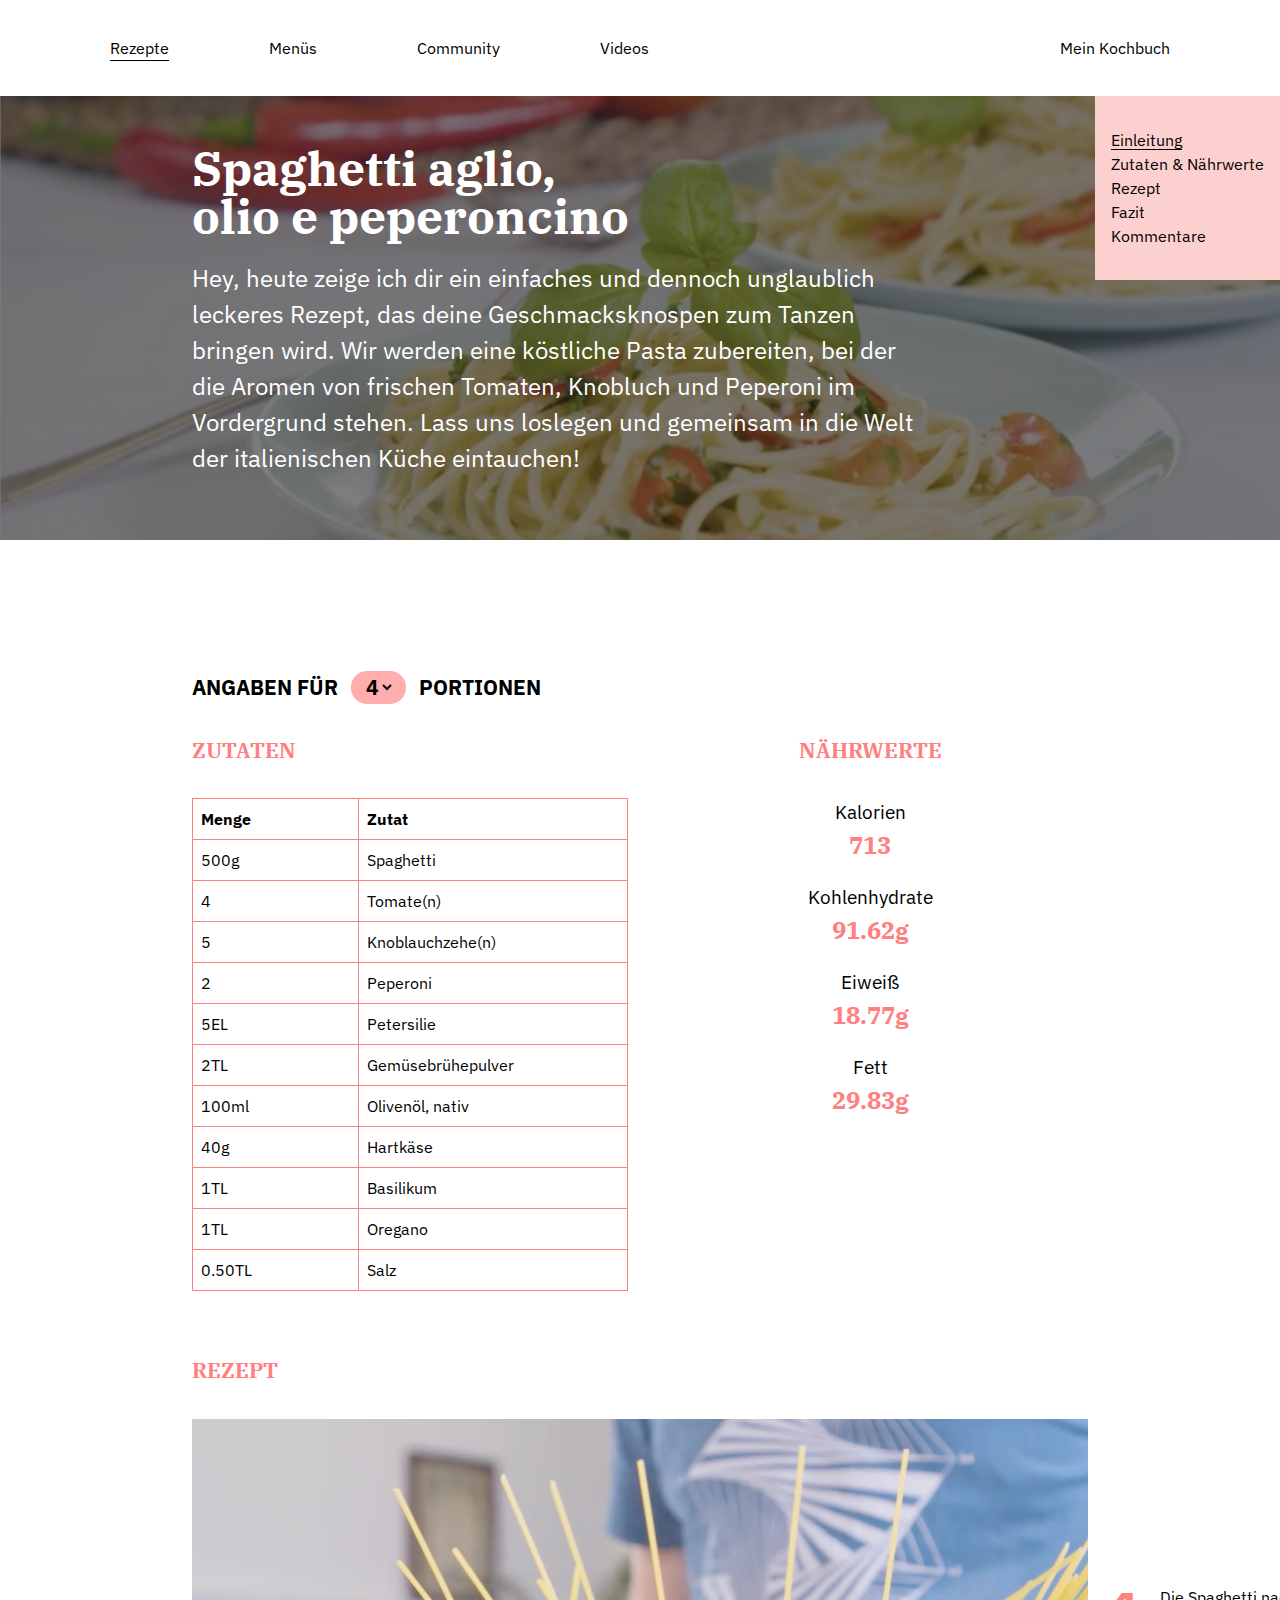
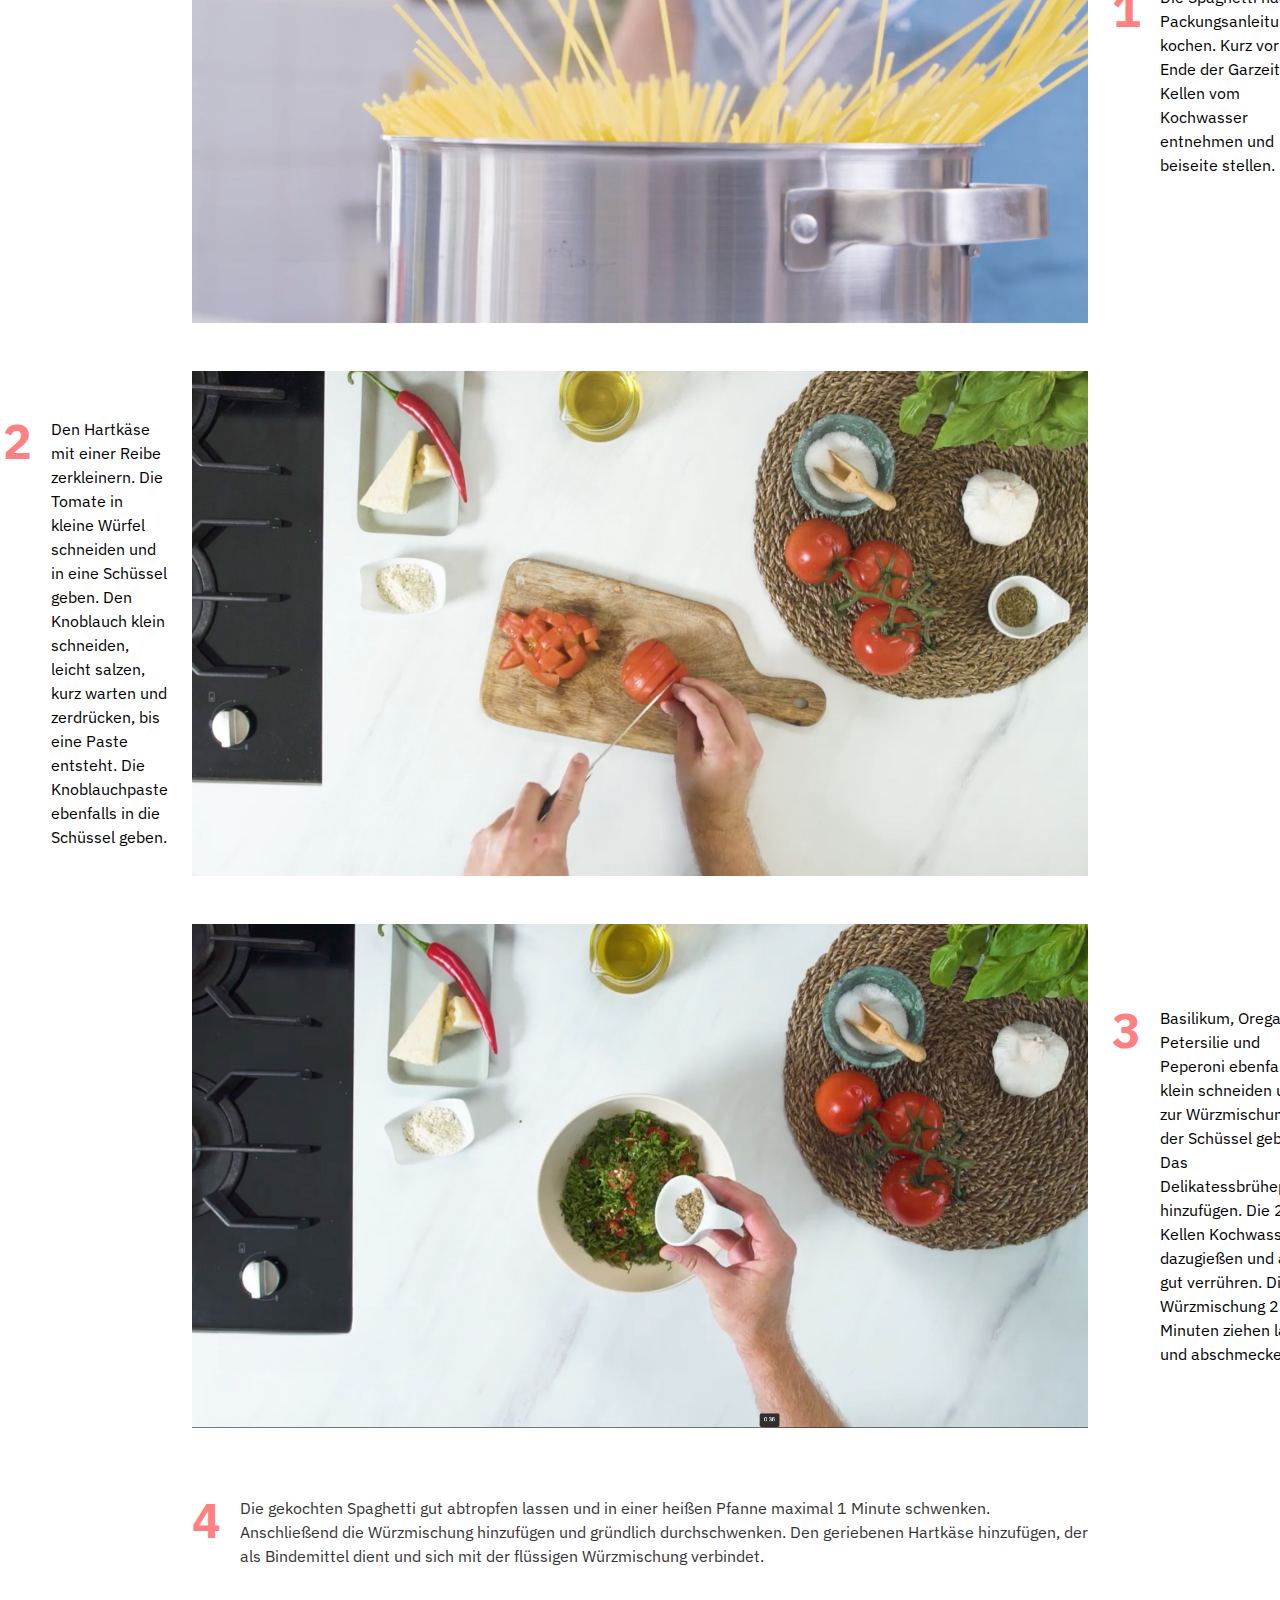
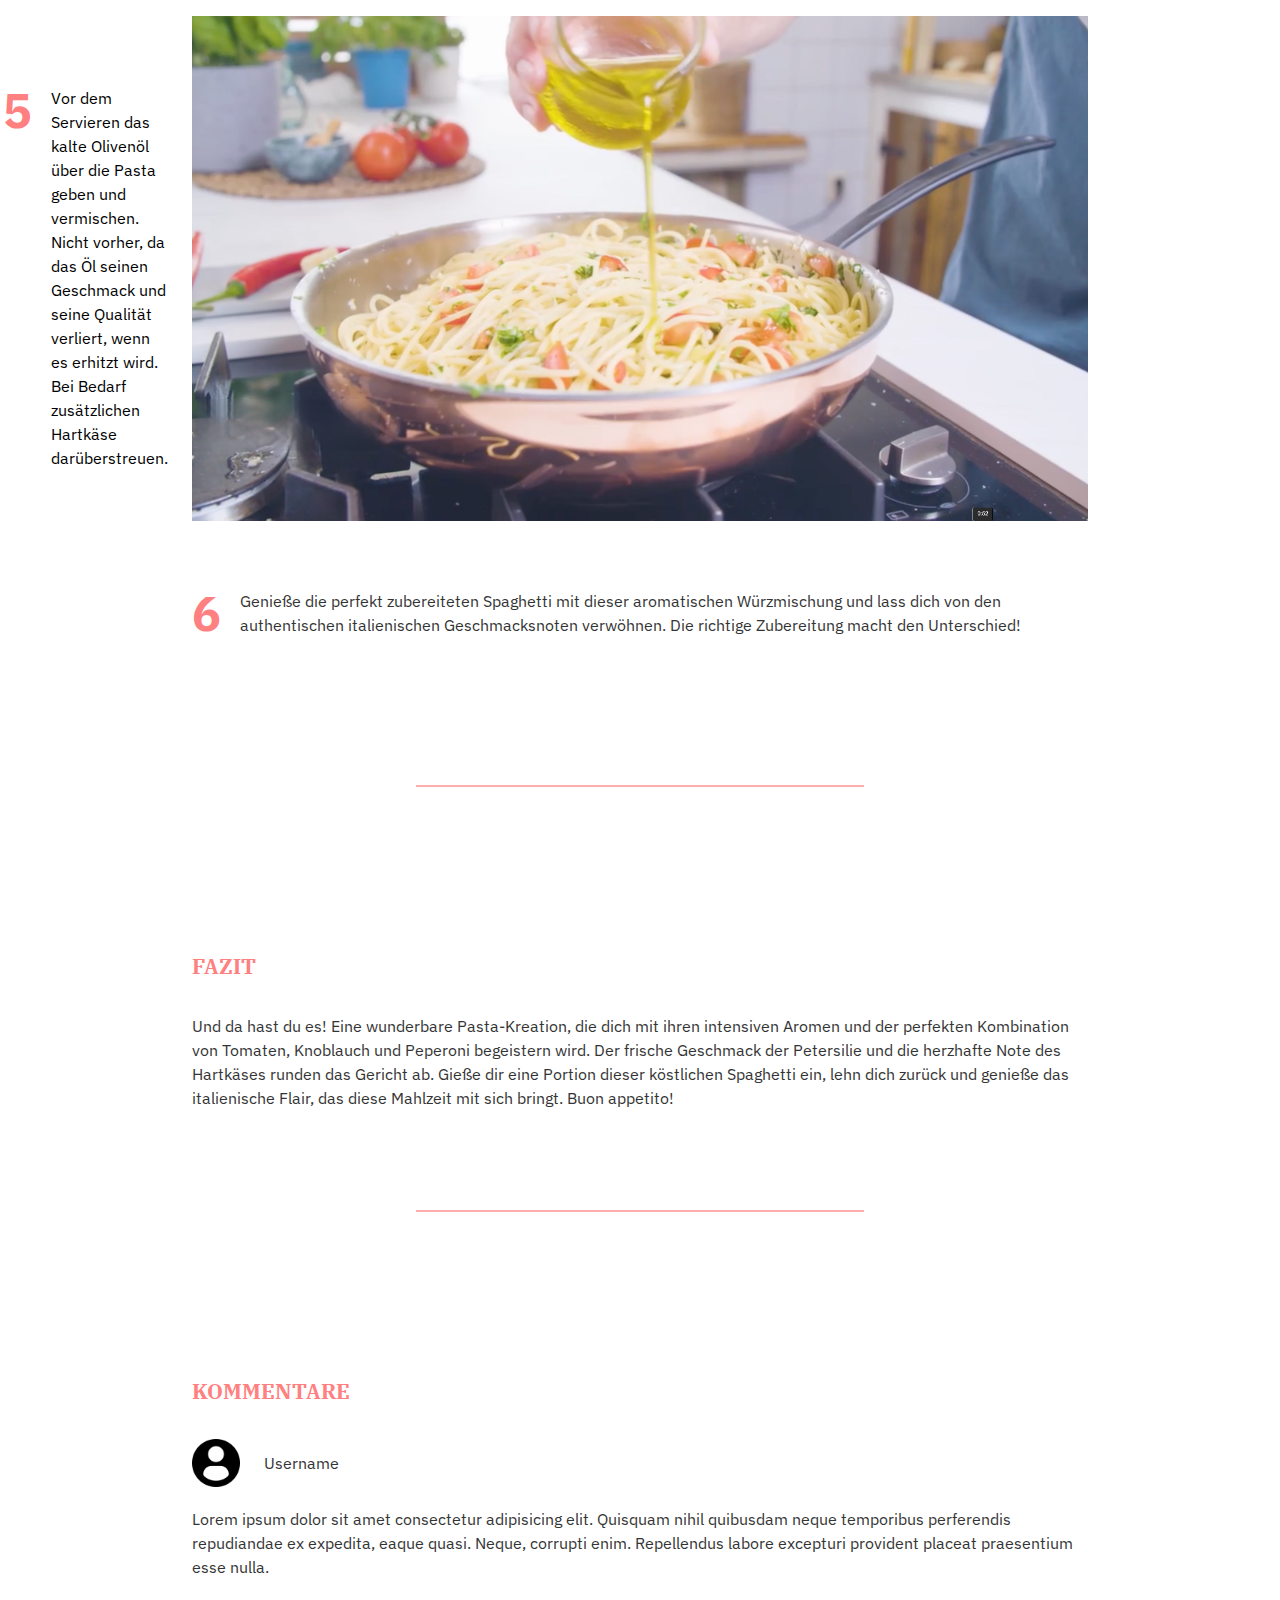
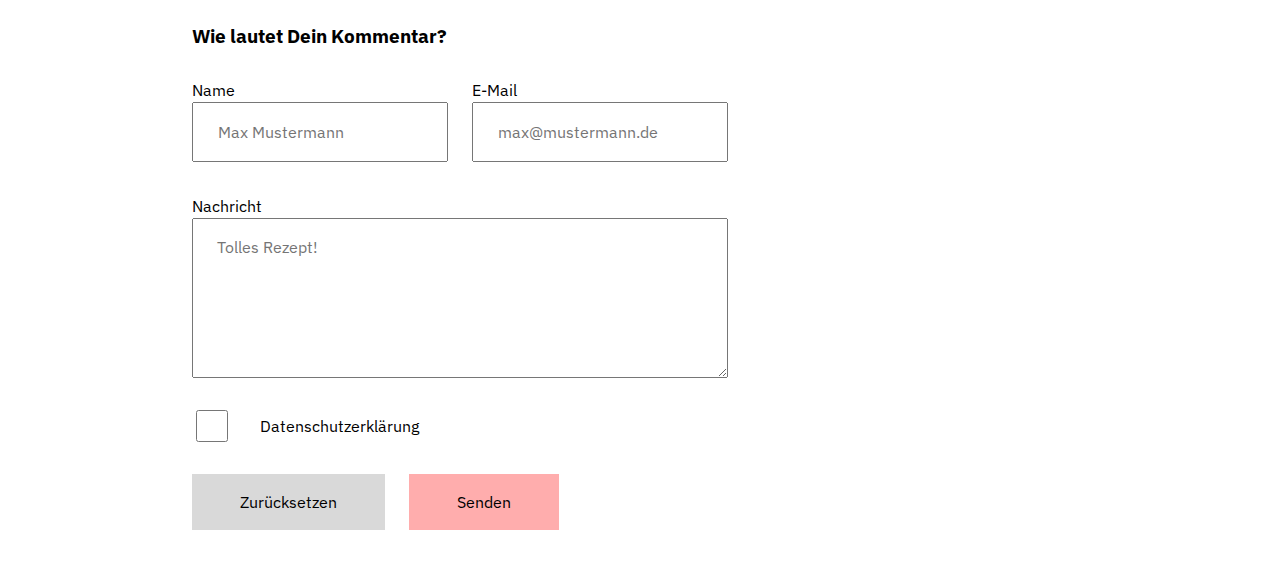
==== recipes/spaghetti-aglio-olio-e-peperoncino.html @ fca0c0ad "css fixed" ====
<!DOCTYPE html>
<html lang="de">

<head>
    <meta charset="UTF-8">
    <meta http-equiv="X-UA-Compatible" content="IE=edge">
    <meta name="viewport" content="width=device-width, initial-scale=1.0">
    <title>Spaghetti aglio, olio e peperoncino</title>

    <link rel="stylesheet" href="../styles/reset.css">
    <link rel="stylesheet" href="../styles/variables.css">
    <link rel="stylesheet" href="../styles/base.css">
    <link rel="stylesheet" href="../styles/layout.css">
    <link rel="stylesheet" href="../styles/components.css">
    <link rel="stylesheet" href="../styles/quantity-selector.css">
</head>

<body>

    <header class="navbar">
        <nav>
            <ul>
                <li><a class="is-active" href="/recipes/spaghetti-aglio-olio-e-peperoncino.html">Rezepte</a></li>
                <li><a href="/index.html">Menüs</a></li>
                <li><a href="#">Community</a></li>
                <li><a href="#">Videos</a></li>
                <li><a href="#">Mein Kochbuch</a></li>
            </ul>
        </nav>
    </header>

    <main>
        <nav data-intern-nav class="intern-nav">
            <ul>
                <li><a href="#einleitung">Einleitung</a></li>
                <li><a href="#zutaten-und-naehrwerte">Zutaten & Nährwerte</a></li>
                <li><a href="#rezept">Rezept</a></li>
                <li><a href="#fazit">Fazit</a></li>
                <li><a href="#kommentare">Kommentare</a></li>
            </ul>
        </nav>
        <article class="hero" id="einleitung">
            <figure>
                <img src="/images/spaghetti-aglio-olio-e-peperoncino.jpg"
                    alt="Bild von Spaghetti aglio, olio e peperoncino">
            </figure>

            <div class="hero-content">
                <h1>Spaghetti aglio, olio e peperoncino</h1>
                <p>Hey, heute zeige ich dir ein einfaches und dennoch unglaublich leckeres Rezept, das deine
                    Geschmacksknospen zum Tanzen bringen wird. Wir werden eine köstliche Pasta zubereiten, bei der die
                    Aromen von frischen Tomaten, Knobluch und Peperoni im Vordergrund stehen. Lass uns loslegen und
                    gemeinsam in die Welt der italienischen Küche eintauchen!</p>
            </div>
        </article>

        <section id="zutaten-und-naehrwerte">
            <h2 class="quantity-selector-head">Angaben für <span class="highlighted">
                    <select name="quantity-selector" id="quantity-selector" data-quantity-selector>
                        <option value="1">1</option>
                        <option value="2">2</option>
                        <option value="3">3</option>
                        <option value="4" selected>4</option>
                        <option value="5">5</option>
                        <option value="6">6</option>
                        <option value="7">7</option>
                        <option value="8">8</option>
                    </select></span> Portionen</h2>

            <div class="grid" data-columns="2">

                <section class="ingredients">

                    <h2>Zutaten</h2>

                    <table>
                        <thead>
                            <tr>
                                <th>Menge</th>
                                <th>Zutat</th>
                            </tr>
                        </thead>
                        <tbody>
                            <tr>
                                <td data-quantity="125" data-unit="g"></td>
                                <td>Spaghetti</td>
                            </tr>
                            <tr>
                                <td data-quantity="1"></td>
                                <td>Tomate(n)</td>
                            </tr>
                            <tr>
                                <td data-quantity="1.25"></td>
                                <td>Knoblauchzehe(n)</td>
                            </tr>
                            <tr>
                                <td data-quantity="0.5"></td>
                                <td>Peperoni</td>
                            </tr>
                            <tr>
                                <td data-quantity="1.25" data-unit="EL"></td>
                                <td>Petersilie</td>
                            </tr>
                            <tr>
                                <td data-quantity="0.5" data-unit="TL"></td>
                                <td>Gemüsebrühepulver</td>
                            </tr>
                            <tr>
                                <td data-quantity="25" data-unit="ml"></td>
                                <td>Olivenöl, nativ</td>
                            </tr>
                            <tr>
                                <td data-quantity="10" data-unit="g"></td>
                                <td>Hartkäse</td>
                            </tr>
                            <tr>
                                <td data-quantity="0.25" data-unit="TL"></td>
                                <td>Basilikum</td>
                            </tr>
                            <tr>
                                <td data-quantity="0.25" data-unit="TL"></td>
                                <td>Oregano</td>
                            </tr>
                            <tr>
                                <td data-quantity="0.125" data-unit="TL"></td>
                                <td>Salz</td>
                            </tr>
                        </tbody>
                    </table>
                </section>

                <section class="nutritional-values" >
                    <h2>Nährwerte</h2>

                    <dl>
                        <dt>Kalorien</dt>
                        <dd data-quantity="178.25"></dd>
                        <dt>Kohlenhydrate</dt>
                        <dd data-quantity="22.905" data-unit="g"></dd>
                        <dt>Eiweiß</dt>
                        <dd data-quantity="4.6925" data-unit="g"></dd>
                        <dt>Fett</dt>
                        <dd data-quantity="7.4575" data-unit="g"></dd>
                    </dl>
                </section>
            </div>
        </section>


        <section id="rezept">
            <h2>Rezept</h2>
            <ol class="steps">
                <li>
                    <figure>
                        <img src="../images/step-1.jpg" alt="Topf mit kassen Spaghetti drin">
                        <figcaption class="has-counter">
                            Die Spaghetti nach Packungsanleitung kochen. Kurz vor Ende der Garzeit 2 Kellen vom
                            Kochwasser
                            entnehmen und beiseite stellen.
                        </figcaption>
                    </figure>
                </li>
                <li>
                    <figure class="is-reversed">
                        <img src="../images/step-2.jpg" alt="Topf mit kassen Spaghetti drin">
                        <figcaption class="has-counter">
                            Den Hartkäse mit einer Reibe zerkleinern. Die Tomate in kleine Würfel schneiden und in eine
                            Schüssel
                            geben. Den Knoblauch klein schneiden, leicht salzen, kurz warten und zerdrücken, bis eine
                            Paste
                            entsteht. Die Knoblauchpaste ebenfalls in die Schüssel geben.
                        </figcaption>
                    </figure>
                </li>
                <li>
                    <figure>
                        <img src="../images/step-3.jpg" alt="Topf mit kassen Spaghetti drin">
                        <figcaption class="has-counter">
                            Basilikum, Oregano, Petersilie und Peperoni ebenfalls klein schneiden und zur Würzmischung
                            in der
                            Schüssel geben. Das Delikatessbrühepulver hinzufügen. Die 2 Kellen Kochwasser dazugießen und
                            alles
                            gut verrühren. Die Würzmischung 2 Minuten ziehen lassen und abschmecken.
                        </figcaption>
                    </figure>
                </li>
                <li class="is-text-only">
                    <p class="has-counter">
                        Die gekochten Spaghetti gut abtropfen lassen und in einer heißen Pfanne maximal 1 Minute
                        schwenken.
                        Anschließend die Würzmischung hinzufügen und gründlich durchschwenken. Den geriebenen Hartkäse
                        hinzufügen,
                        der als Bindemittel dient und sich mit der flüssigen Würzmischung verbindet.
                    </p>
                </li>
                <li>
                    <figure class="is-reversed">
                        <img src="../images/step-4.jpg" alt="Topf mit kassen Spaghetti drin">
                        <figcaption class="has-counter">
                            Vor dem Servieren das kalte Olivenöl über die Pasta geben und vermischen. Nicht vorher, da
                            das Öl
                            seinen Geschmack und seine Qualität verliert, wenn es erhitzt wird. Bei Bedarf zusätzlichen
                            Hartkäse
                            darüberstreuen.
                        </figcaption>
                    </figure>
                </li>
                <li class="is-text-only">
                    <p class="has-counter">Genieße die perfekt zubereiteten Spaghetti mit dieser aromatischen
                        Würzmischung und lass dich von den authentischen italienischen Geschmacksnoten verwöhnen. Die
                        richtige Zubereitung macht den Unterschied!
                    </p>
                </li>
            </ol>

            <hr>
        </section>

        <section id="fazit">
            <h2>Fazit</h2>
            <p>Und da hast du es! Eine wunderbare Pasta-Kreation, die dich mit ihren intensiven Aromen und der perfekten
                Kombination von Tomaten, Knoblauch und Peperoni begeistern wird. Der frische Geschmack der Petersilie
                und die herzhafte Note des Hartkäses runden das Gericht ab. Gieße dir eine Portion dieser köstlichen
                Spaghetti ein, lehn dich zurück und genieße das italienische Flair, das diese Mahlzeit mit sich bringt.
                Buon appetito!</p>

                <hr>
        </section>

        <section class="comments" id="kommentare">
            <h2>Kommentare</h2>
            <div class="comment">
                <div class="comment-user-info">
                    <img src="../images/user.png" alt="Logo">
                    <p>Username</p>
                </div>
                <p>Lorem ipsum dolor sit amet consectetur adipisicing elit. Quisquam nihil quibusdam neque temporibus
                    perferendis repudiandae ex expedita, eaque quasi. Neque, corrupti enim. Repellendus labore excepturi
                    provident placeat praesentium esse nulla.</p>
            </div>

            <h3>Wie lautet Dein Kommentar?</h3>

            <form action="#">
                <div class="form-container">
                    <div class="input-container">
                        <label for="name">Name</label>
                        <input type="text" id="name" name="name" placeholder="Max Mustermann">
                    </div>

                    <div class="input-container">
                        <label for="email">E-Mail</label>
                        <input type="email" id="email" name="email" placeholder="max@mustermann.de">
                    </div>
                </div>

                <div>

                </div>

                <label for="message">Nachricht</label>
                <textarea id="message" name="message" placeholder="Tolles Rezept!"></textarea>

                <label for="data">
                    <input type="checkbox" id="data" name="data">
                    Datenschutzerklärung</label>

                <div class="form-container">
                    <button type="reset">Zurücksetzen</button>

                    <button id="comment-submit-btn" type="submit">Senden</button>
                </div>
            </form>
        </section>
    </main>

    <script src="/scripts/form-validation.js"></script>
    <script src="/scripts/main.js"></script>
    <script src="/scripts/quantity-selector.js"></script>

</body>

</html>
---- styles/variables.css ----
@import url("https://fonts.googleapis.com/css2?family=IBM+Plex+Sans:wght@400;700&display=swap");
@import url("https://fonts.googleapis.com/css2?family=IBM+Plex+Serif:wght@400;500;700&display=swap");

:root {
    --base-size: 1rem;

    /* Sizes */
    --xs: calc(0.5 * var(--base-size));
    --s: calc(1 * var(--base-size));
    --m: calc(1.5 * var(--base-size));
    --l: calc(2 * var(--base-size));
    --xl: calc(3 * var(--base-size));
    --xxl: calc(4 * var(--base-size));
    --xxxl: calc(5 * var(--base-size));
    --max-width-content: calc(60 * var(--s));

    /* Colors */
    --primary: #000;
    --primary-lighter: #343434;
    --secondary: #fff;
    --accent: #ff8080;
    --accent-lighter: #ffadad;
    --accent-lightest: #fdd0d0;
    --light: hsl(0deg 0% 80% / 100%);
    --lighter: hsl(0deg 0% 90% / 100%);
    --lightest: hsl(0deg 0% 100% / 100%);    

    /* Font Family */
    --font-family-sans: "IBM Plex Sans", sans-serif;
    --font-family-serif: "IBM Plex Serif", serif;

    /* Spacing */
    --spacing-padding: 110px;
    --spacing-margin-large: 100px;
    --spacing-margin-medium: 20px;

    /* Font Sizes */
    --font-size-base: var(--s);
    --font-size-heading1: var(--xl);
    --font-size-heading2: var(--m);
    --font-size-paragraph: var(--s);

    /* Font Weights */
    --font-weight-normal: 400;
    --font-weight-bold: 700;

    /* Figure */
    --figure-margin-top: var(--spacing-margin-large);

    /* Article */
    --article-margin-bottom: var(--spacing-margin-large);

    /* Misc */
    --lh-heading: 100%;
}
---- styles/base.css ----
html,
body {
    font-family: var(--font-family-sans);
    font-size: var(--font-size-base);
}

nav a {
    color: var(--primary);
}


h1 {
    max-width: var(--max-width-content);
    color: var(--accent);
    font-family: var(--font-family-serif);
    font-size: var(--font-size-heading1);
    font-weight: var(--font-weight-bold);
    line-height: var(--lh-heading);
    text-wrap: balance;
}

h2 {
    margin-bottom: var(--l);
    font-size: var(--font-size-heading2);
    font-weight: var(--font-weight-bold);
    line-height: var(--lh-normal);
}

h3{
    line-height: var(--lh-heading);
}

h2 + h3{
    margin-top: calc(var(--m) * -1);
}

hr {
    border: none;
    border-top: 2px solid #d9d9d9;
    margin: var(--spacing-margin-large) 0;
}

p {
    margin: var(--spacing-margin-medium) 0 0;
    color: var(--primary-lighter);
    font-size: var(--font-size-paragraph);
    font-weight: var(--font-weight-normal);
    line-height: 1.5;
}

figure {
    margin: var(--figure-margin-top) 0 0;
}

img {
    width: 100%;
}

figcaption {
    margin: var(--spacing-margin-medium) 0 0;
}

ol {
    padding: 0 0 0 var(--spacing-margin-medium);
}

main > article:not(.hero),
main > div,
main > section:not(.hero){
    max-width: var(--max-width-content);
    padding: var(--l);
    margin: auto;
}

/* stylelint-disable-next-line no-descending-specificity */
article {
    margin: 0 0 var(--article-margin-bottom);
}

article a {
    display: inline-block;
    margin: var(--spacing-margin-medium) 0 0;
    color: var(--primary);
    text-decoration: none;
}

section h2,
article:not([class]) h2
 {
    color: var(--accent);
    font-family: var(--font-family-serif);
    font-size: 1.3rem;
    text-transform: uppercase;
}

article:not([class]) h3,
section:not([class]) h3 {
    font-family: var(--font-family-serif);
    font-size: 2rem;
    font-weight: var(--font-weight-bold);
}

article:not([class]) figure,
section:not([class]) figure {
    width: 80%;
    margin-left: 10%;
}

article:not([class]) hr,
section:not([class]) hr {
    width: 50%;
    border-top: 2px solid var(--accent-lighter);
    margin-left: 25%;
}
---- styles/layout.css ----
/* Grid
########################################################################## */

.grid{
    display: grid;
    gap: var(--m);
}

.grid[data-columns='2']{
    grid-template-columns: repeat(2, 1fr);
}
---- styles/components.css ----
/* Hero
############################################################################ */

.hero {
    position: relative;
    display: flex;
    overflow: hidden;
    width: 100vw;
    flex-direction: column;
    align-items: center;
    justify-content: center;
    color: var(--secondary);
}

.hero figure {
    position: absolute;
    margin: 0;
    inset: 0;
    pointer-events: none;
}

.hero figure img {
    position: absolute;
    z-index: -1;
    top: 0;
    right: 0;
    bottom: 0;
    width: 100%;
    height: 100%;
    filter: brightness(0.5);
    object-fit: cover;
    object-position: center center;

}

.hero figure figcaption {
    position: absolute;
    right: var(--xl);
    bottom: var(--s);
    font-size: smaller;
}

.hero h1 {
    color: var(--lightest);
}

.hero h2 {
    color: var(--lightest);
    font-family: var(--font-family-serif);
    font-size: var(--l);
    font-weight: var(--font-weight-bold);
    line-height: var(--lh-heading);
}

.hero p {
    color: var(--secondary);
    font-size: var(--m);
}

.hero a {
    display: block;
    margin-top: var(--l);
    color: var(--secondary);
    font-size: smaller;
    text-decoration: underline;
    text-underline-offset: 0.4rem;
}

.hero-content{
    max-width: var(--max-width-content);
    padding: var(--xl) var(--l) var(--xxl);
    padding-right: calc(10vw * 1.5);
}

/* Subheader
############################################################################ */

.subheader {
    font-size: 1.5rem;
    font-weight: var(--font-weight-bold);
}


/* Catcher
############################################################################ */

.catcher {
    max-width: var(--max-width-content);
    padding: var(--l);
}

.catcher * {
    margin: var(--spacing-margin-medium) 0 0;
}

.catcher h1{
    max-width: 90%;
}

.catcher p:last-child {
    display: flex;
    width: 100%;
    align-items: center;
}

.catcher p:last-child svg {
    position: absolute;
    left: 50%;
    transform: translateX(-50%);
}

.catcher hr {
    width: 22%;
    border-top: 3px solid var(--accent-lighter);
}


/* Ingredients
############################################################################ */

.ingredients table {
    width: 100%;
    border: 1px solid var(--accent);
    border-collapse: collapse;
}

.ingredients th,
.ingredients td {
    padding: 8px;
    border-right: 1px solid var(--accent);
    border-bottom: 1px solid var(--accent);
    text-align: left;
}

.ingredients td {
    padding-right: 6rem;
}

.ingredients td:last-child {
    border-right: none;
}

/* Nutritional Values
############################################################################ */

.nutritional-values{
    width: 100%;
    text-align: center;
}

.nutritional-values dl {
    margin: 20px 0 0;
}

.nutritional-values dt {
    margin: 20px 0 0;
    font-size: 1.2rem;
}

.nutritional-values dd {
    color: var(--accent);
    font-family: "IBM Plex Serif", serif;
    font-size: 1.5rem;
    font-weight: var(--font-weight-bold);
}


/* Navbar (Main Navigation)
############################################################################ */

.navbar {
    position: sticky;
    z-index: 1;
    top: 0;
    width: 100%;
    padding: var(--spacing-margin-medium) var(--spacing-padding);
    background: var(--secondary);
}

.navbar ul {
    display: flex;
    width: 100%;
    justify-content: space-between;
    padding: 0;
    list-style: none;
}

.navbar ul li a {
    text-decoration: none;
}

.navbar ul li:not(:last-child) {
    margin-right: var(--spacing-margin-large);
}

.navbar ul li:last-child {
    margin-right: 0;
    margin-left: auto;
}

/* navbar link highlight */
.navbar a.is-active {
    text-decoration: underline;
    text-underline-offset: 0.4rem;
}

/* Intern Nav (Page Navigation)
############################################################################ */

.intern-nav {
    position: fixed;
    z-index: 1;
    right: 0;
    margin-top: 0;
    background-color: var(--accent-lightest);
}

.intern-nav ul {
    padding: 1rem;
    list-style: none;
}

/* stylelint-disable-next-line no-descending-specificity */
.intern-nav ul li {
    margin-right: 0;
}

.intern-nav ul li a {
    text-decoration: none;
}

.intern-nav ul li a[data-state="active"] {
    text-decoration: underline;
    text-underline-offset: 0.2rem;}



/* Quantiy Selector
############################################################################ */

.quantity-selector-head{
    max-width: var(--max-width-content);
    color: var(--darkest);
    font-family: var(--font-family-sans-serif);
}

.quantity-selector-head .highlighted {
    padding: 0.2rem 0.7rem;
    border-radius: 1rem;
    margin: 0 0.5rem;
    background-color: var(--accent-lighter);
    font-weight: var(--font-weight-bold);
}


/* Form
############################################################################ */

form {
    display: flex;
    width: fit-content;
    flex-direction: column;
}

form input {
    padding: var(--s) var(--m);
    margin-bottom: var(--l);
    
}

.form-container {
    display: flex;
    flex-direction: row;
    gap: var(--m);
}

form button {
    padding: var(--s) var(--xl);
    border: none;
    border-radius: 0;
    background: #d9d9d9;
    outline: none;
}

.form-container button:last-child{
    background-color: var(--accent-lighter);
}

.form-container .input-container {
    display: flex;
    flex-direction: column;
}

textarea {
    width: 100%;
    height: 10rem;
    padding: var(--s) var(--m);
}

label[for="data"] {
    display: flex;
    align-items: center;
}

form input[type="checkbox"] {
    width: 2rem;
    height: 2rem;
    margin-top: 2rem;
    margin-right: 2rem;
}

.invalid {
    border: 2px solid red;
}

.invalid-label {
    color: red;
}


/* Comments
############################################################################ */

.comments {
    max-width: var(--max-width-content);
    padding: var(--l);
}

.comments h3{
    margin-top: var(--xl);
    margin-bottom: var(--l);
}

/* stylelint-disable-next-line no-descending-specificity */
.comment-user-info p {
    margin: 0 0 0 1.5rem;
}

.comment p:last-child {
    width: 100%;
}

/* stylelint-disable-next-line no-descending-specificity */
.comment img {
    width: 3rem;
    height: 3rem;
}

.comment-user-info {
    display: flex;
    flex-direction: row;
    align-items: center;
    justify-content: space-between;
}

/* Steps
############################################################################ */

.steps{
    padding: 0;
    counter-reset: step-count;
}

/* stylelint-disable-next-line no-descending-specificity */
.steps > li{
    display: block;
    padding-bottom: var(--xl);
    counter-increment: step-count;
}

.steps > li.is-text-only{
    display: flex;
    justify-content: center;
}

.steps > li.is-text-only p{
    max-width: calc(var(--max-content-width) * 0.5);
}

.steps > li figure{
    display: flex;
    width: auto;
    align-items: center;
    margin: 0;
    gap: var(--m);
}

.steps > li figure > *{
    flex-basis: 50%;
    flex-grow: 1;
}

.steps .is-reversed{
    flex-direction: row-reverse;
}

.steps .has-counter{
    position: relative;
    padding-top: 0;
    margin-left: var(--xl);
}

.steps .has-counter::before {
    position: absolute;
    left: calc(var(--xl) * -1);
    color: var(--accent);
    content: counter(step-count);
    font-size: var(--xl);
    font-weight: bold;
    line-height: var(--xl);
}
---- styles/quantity-selector.css ----
[data-quantity-selector] {
    border: none;
    background-color: transparent;
    cursor: pointer;
    outline: none;
}
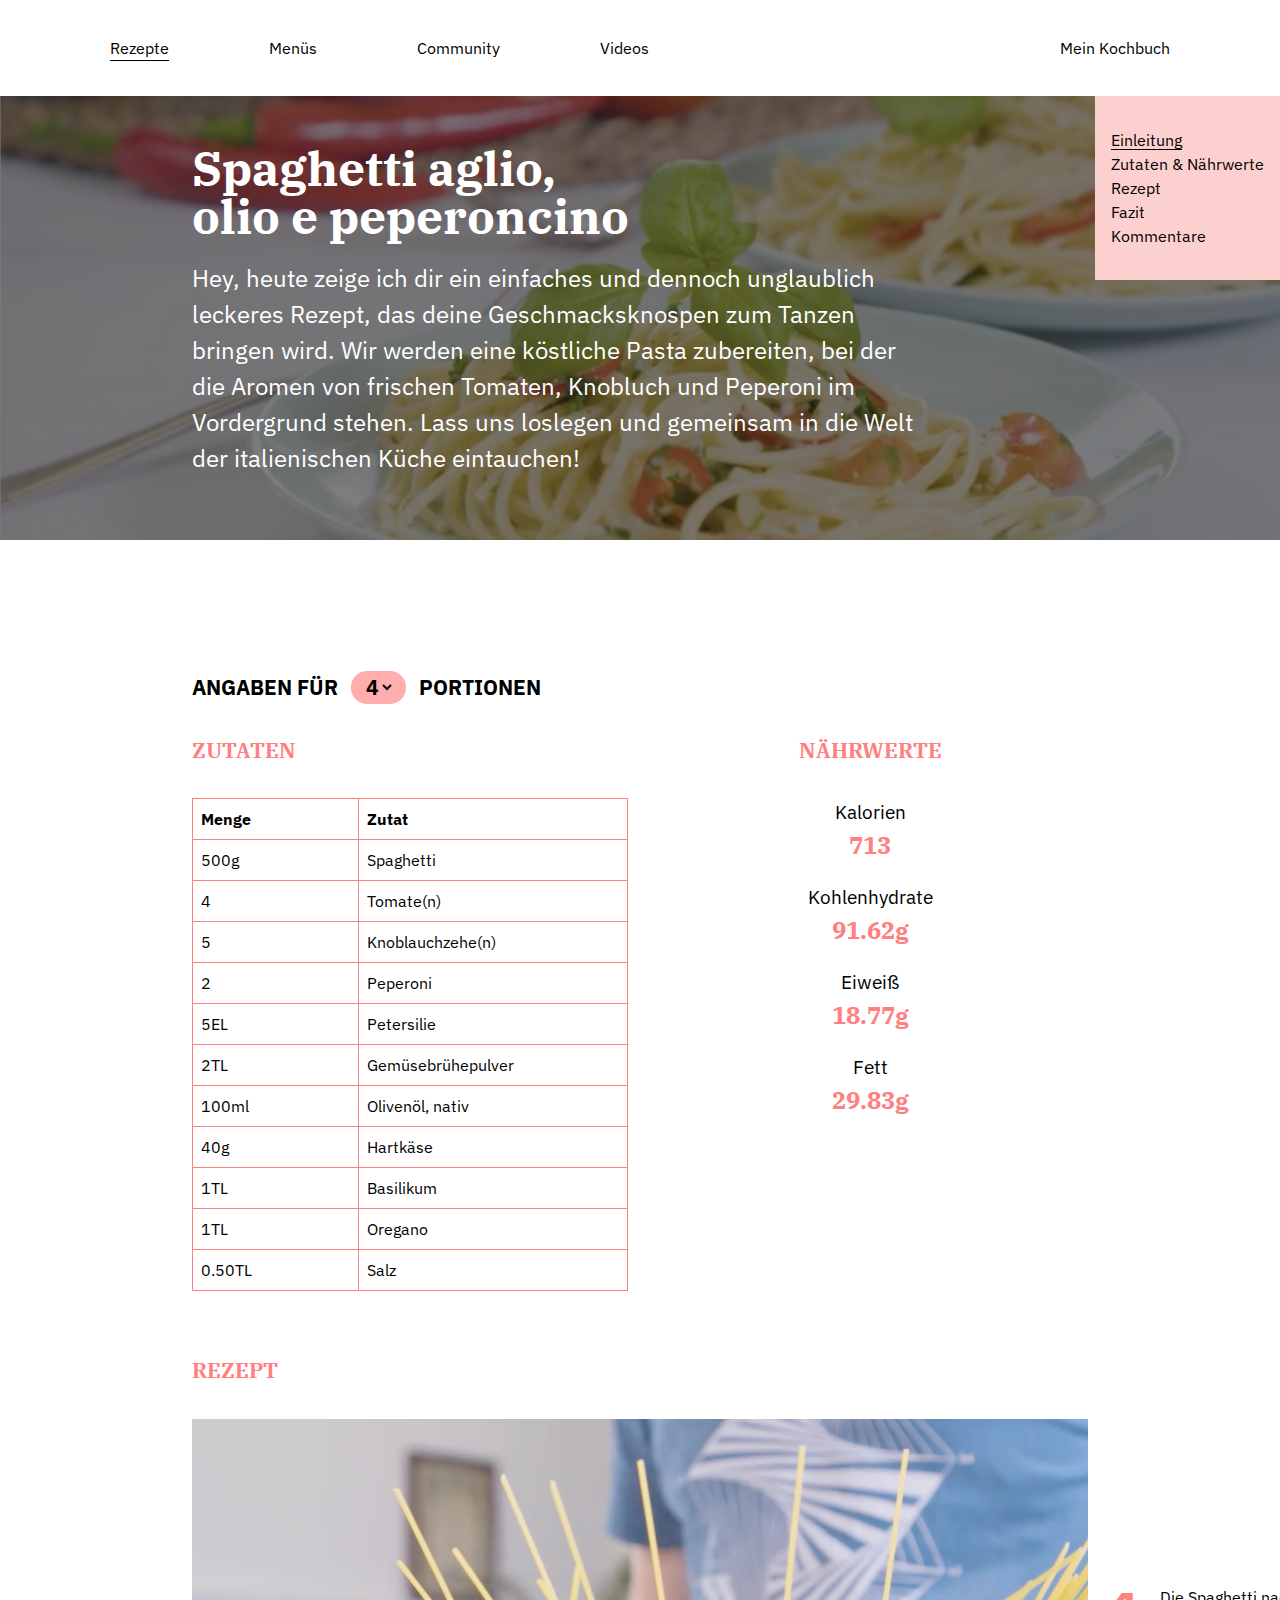
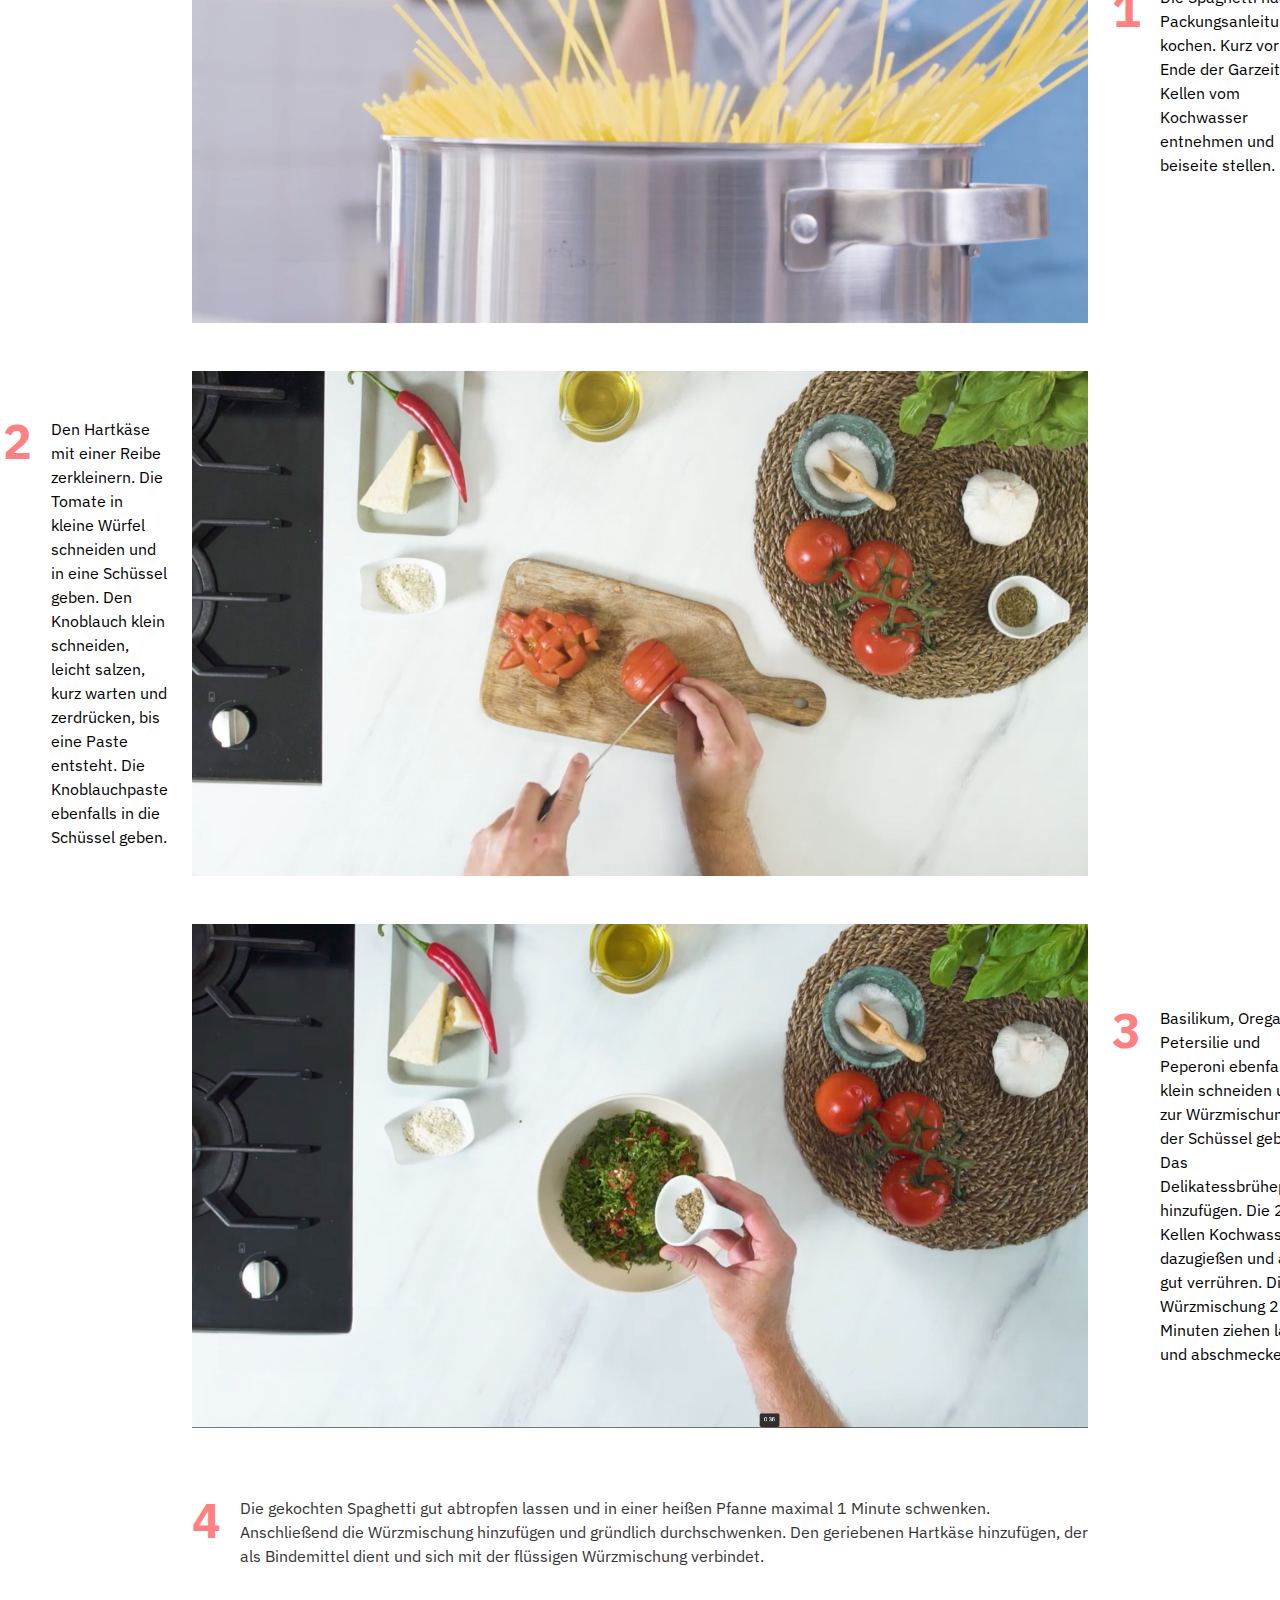
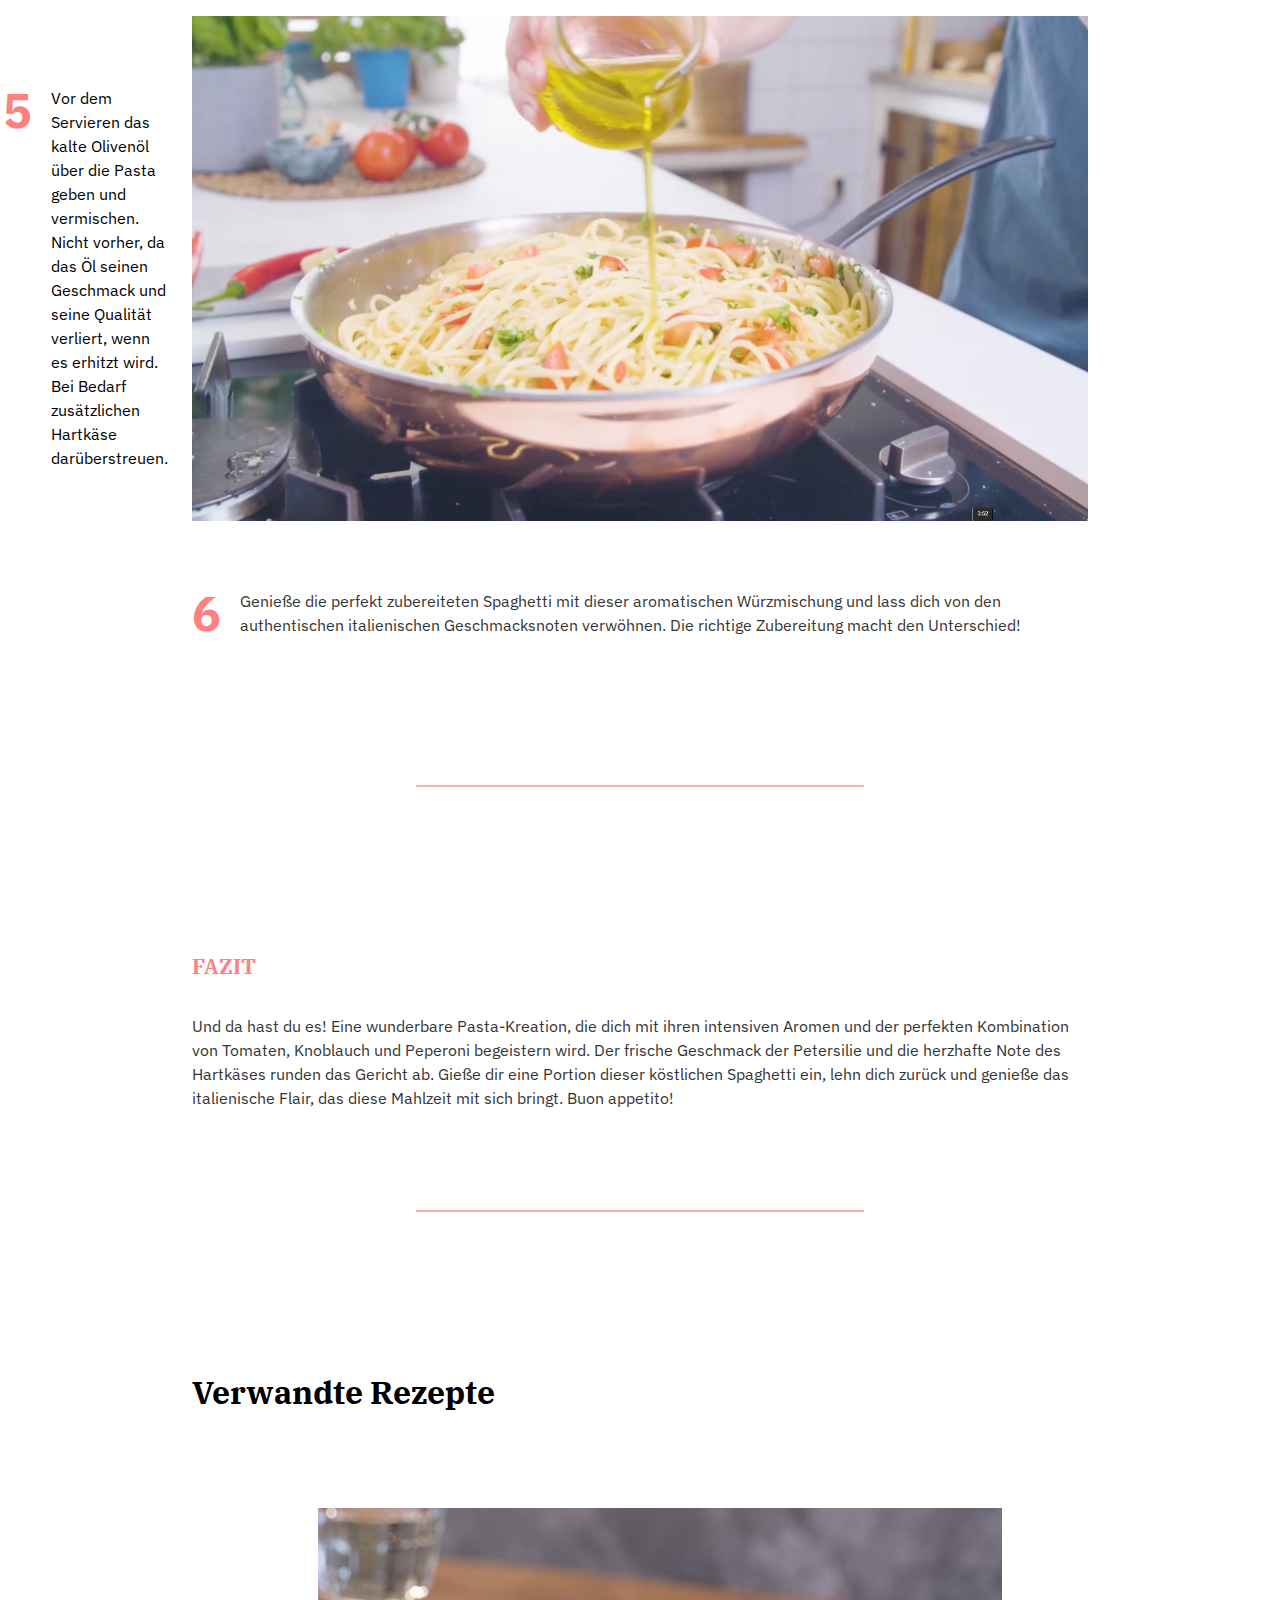
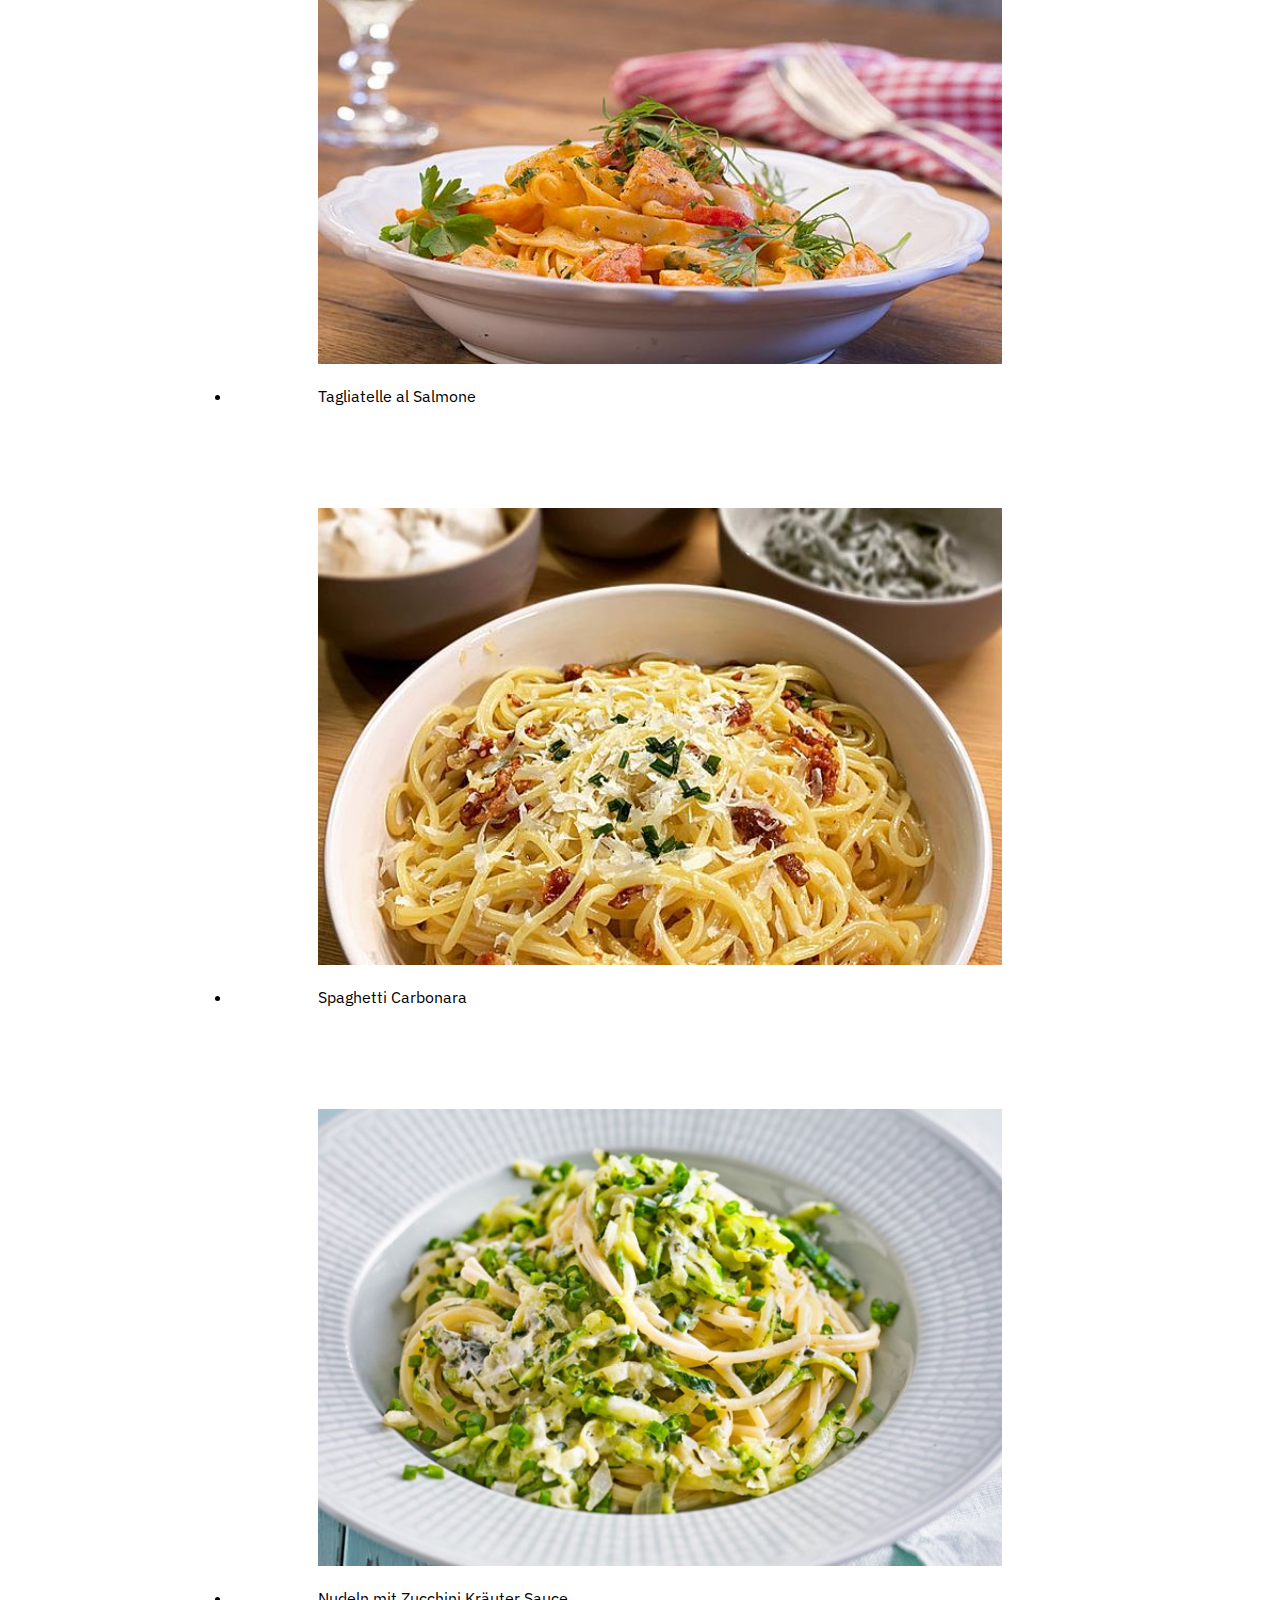
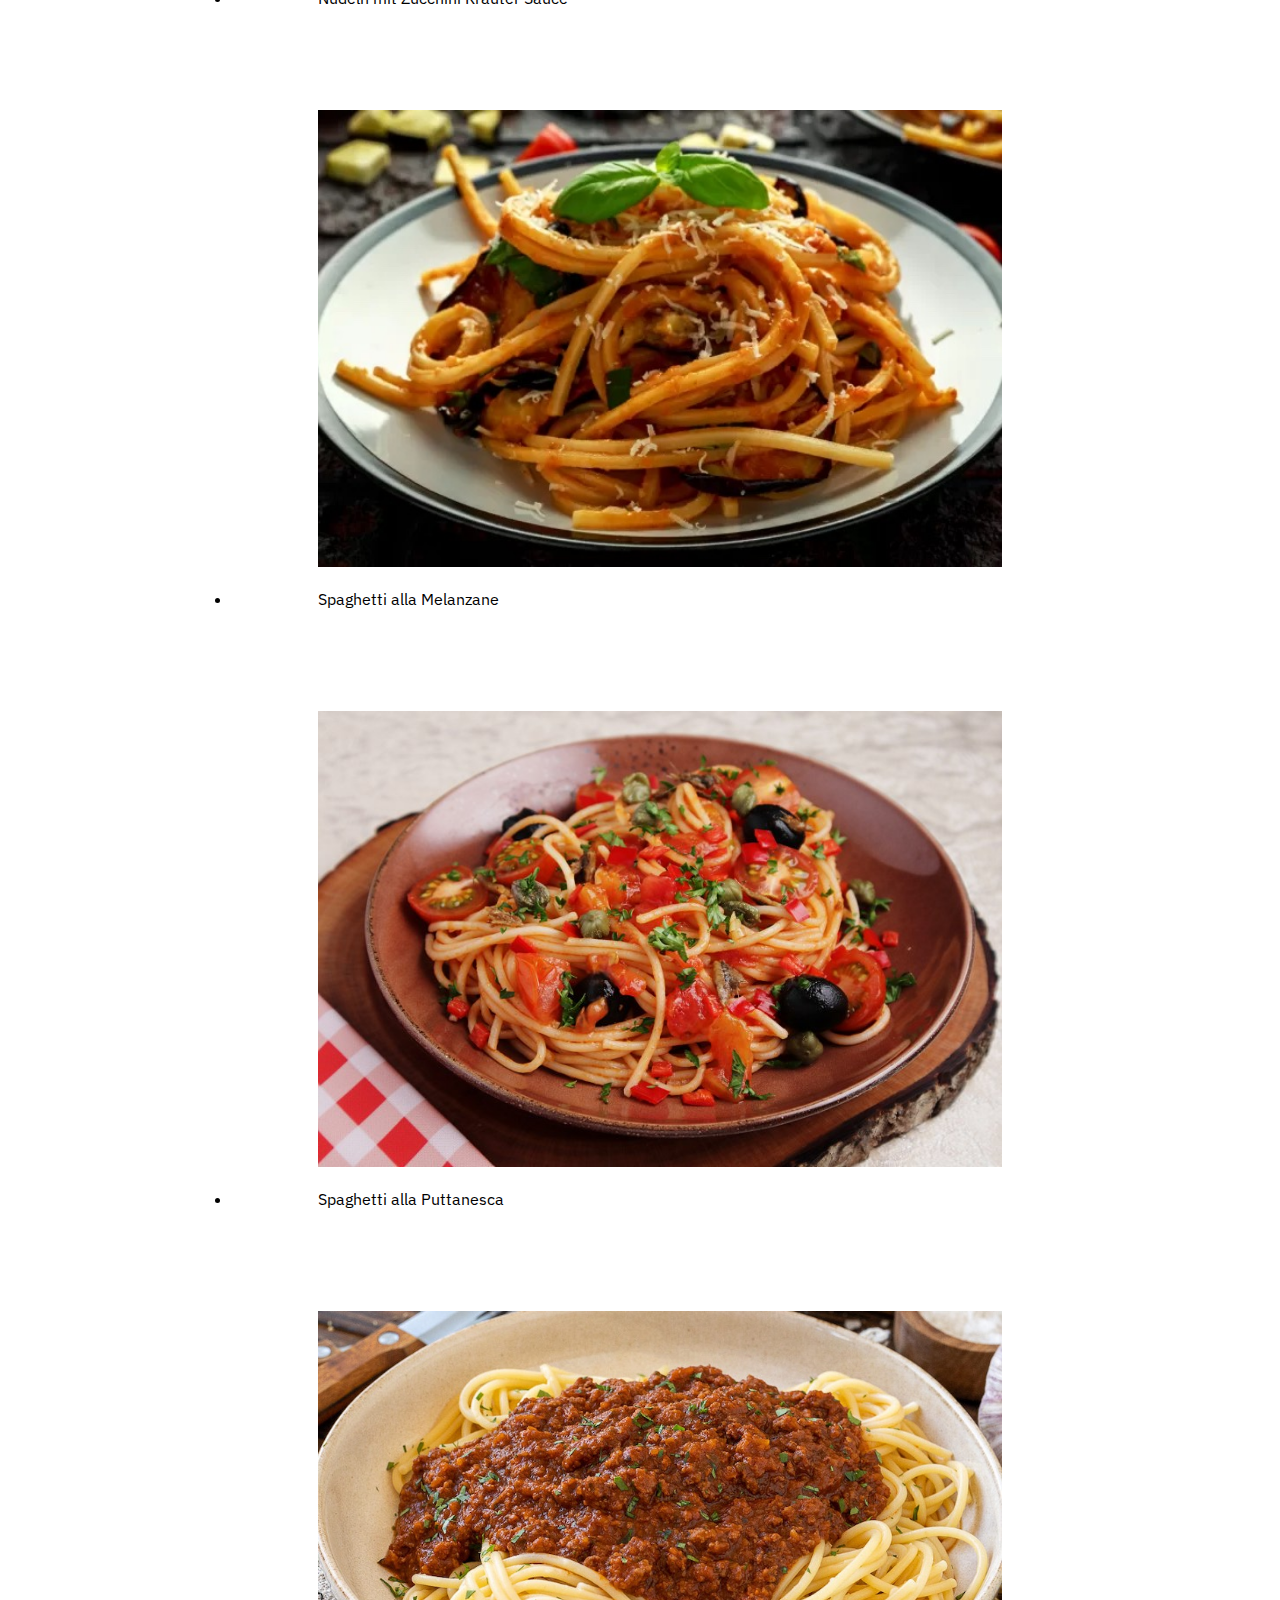
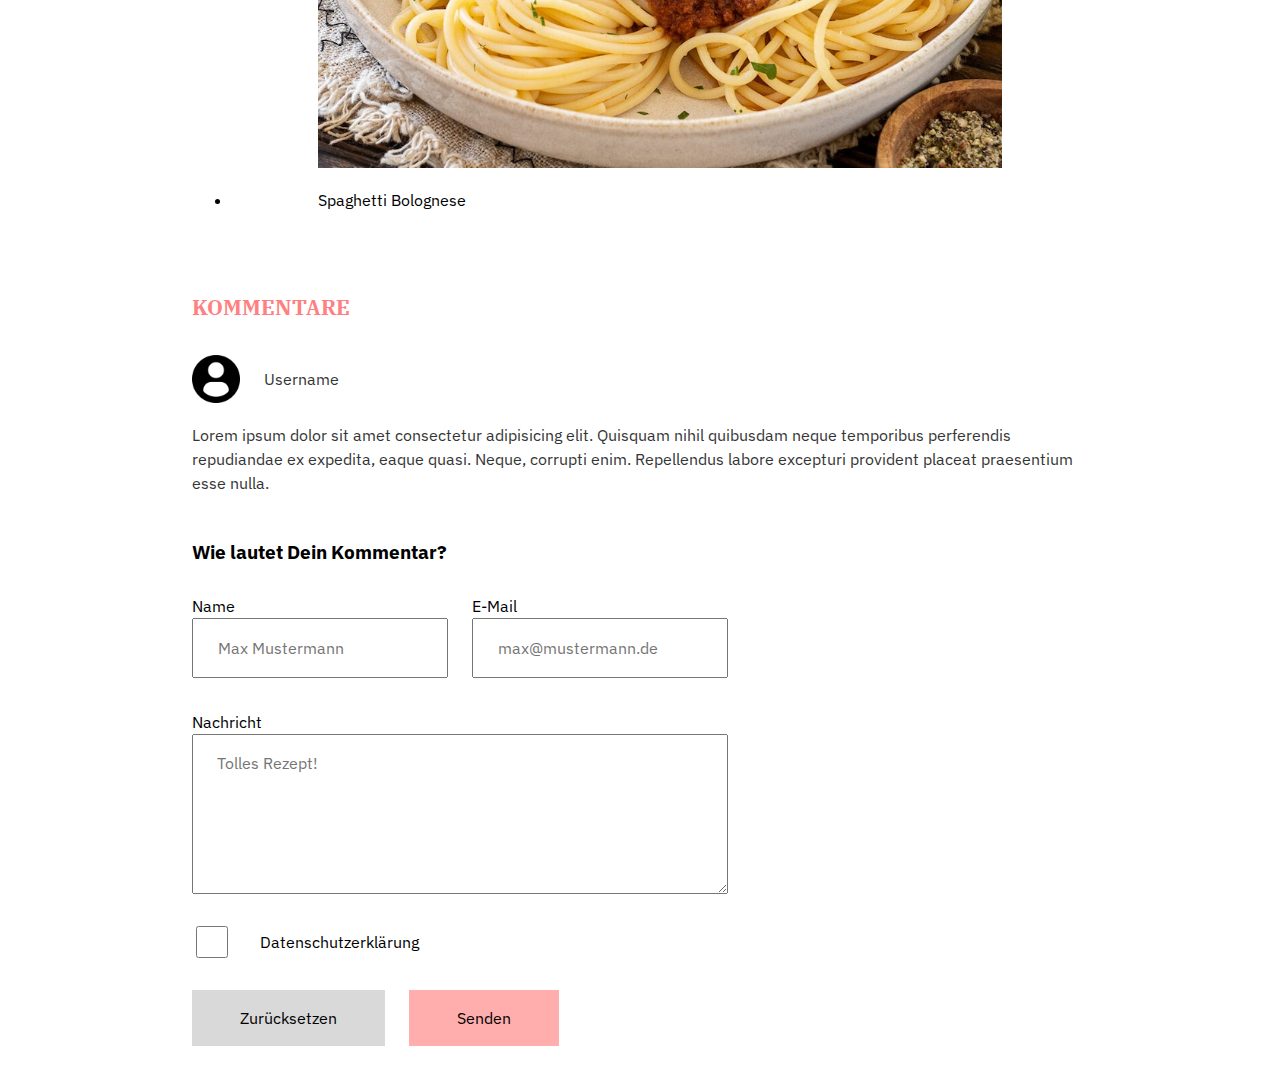
==== commit 6fe8bb48: "added section #slideshow" ====
--- a/recipes/spaghetti-aglio-olio-e-peperoncino.html
+++ b/recipes/spaghetti-aglio-olio-e-peperoncino.html
@@ -20,8 +20,8 @@
     <header class="navbar">
         <nav>
             <ul>
-                <li><a class="is-active" href="/recipes/spaghetti-aglio-olio-e-peperoncino.html">Rezepte</a></li>
-                <li><a href="/index.html">Menüs</a></li>
+                <li><a class="is-active" href="../recipes/spaghetti-aglio-olio-e-peperoncino.html">Rezepte</a></li>
+                <li><a href="../index.html">Menüs</a></li>
                 <li><a href="#">Community</a></li>
                 <li><a href="#">Videos</a></li>
                 <li><a href="#">Mein Kochbuch</a></li>
@@ -41,7 +41,7 @@
         </nav>
         <article class="hero" id="einleitung">
             <figure>
-                <img src="/images/spaghetti-aglio-olio-e-peperoncino.jpg"
+                <img src="../images/spaghetti-aglio-olio-e-peperoncino.jpg"
                     alt="Bild von Spaghetti aglio, olio e peperoncino">
             </figure>
 
@@ -146,7 +146,6 @@
             </div>
         </section>
 
-
         <section id="rezept">
             <h2>Rezept</h2>
             <ol class="steps">
@@ -225,6 +224,62 @@
                 Buon appetito!</p>
 
                 <hr>
+        </section>
+
+        <section id="slideshow">
+            <h3>Verwandte Rezepte</h3>
+            <ul>
+                <li>
+                    <figure>
+                        <img src="../images/slider-images/tagliatelle-al-salmone.jpg " alt="Tagliatelle al Salmone">
+                        <figcaption>
+                            Tagliatelle al Salmone
+                        </figcaption>
+                    </figure>
+                </li>
+                <li>
+                    <figure>
+                        <img src="../images/slider-images/spaghetti-carbonara.jpg" alt="Spaghetti Carbonara">
+                        <figcaption>
+                            Spaghetti Carbonara
+                        </figcaption>
+                    </figure>
+                </li>
+                <li>
+                    <figure>
+                        <img src="../images/slider-images/nudeln-mit-zucchini-kraeuter-sauce.jpg" alt="Nudeln mit Zucchini Kräuter Sauce">
+                        <figcaption>
+                            Nudeln mit Zucchini Kräuter Sauce
+                        </figcaption>
+                    </figure>
+                </li>
+                <li>
+                    <figure>
+                        <img src="../images/slider-images/spaghetti-melanzane.jpg" alt="Spaghetti alla Melanzane">
+                        <figcaption>
+                            Spaghetti alla Melanzane
+                        </figcaption>
+                    </figure>
+                </li>
+                <li>
+                    <figure>
+                        <img src="../images/slider-images/spaghetti-alla-puttanesca.jpg" alt="Spaghetti alla Puttanesca">
+                        <figcaption>
+                            Spaghetti alla Puttanesca
+                        </figcaption>
+                    </figure>
+                </li>
+                <li>
+                    <figure>
+                        <img src="../images/slider-images/spaghetti-bolognese.jpg" alt="Spaghetti Bolognese">
+                        <figcaption>
+                            Spaghetti Bolognese
+                        </figcaption>
+                    </figure>
+                </li>
+
+            </ul>
+
         </section>
 
         <section class="comments" id="kommentare">
@@ -274,9 +329,9 @@
         </section>
     </main>
 
-    <script src="/scripts/form-validation.js"></script>
-    <script src="/scripts/main.js"></script>
-    <script src="/scripts/quantity-selector.js"></script>
+    <script src="../scripts/form-validation.js"></script>
+    <script src="../scripts/main.js"></script>
+    <script src="../scripts/quantity-selector.js"></script>
 
 </body>
 
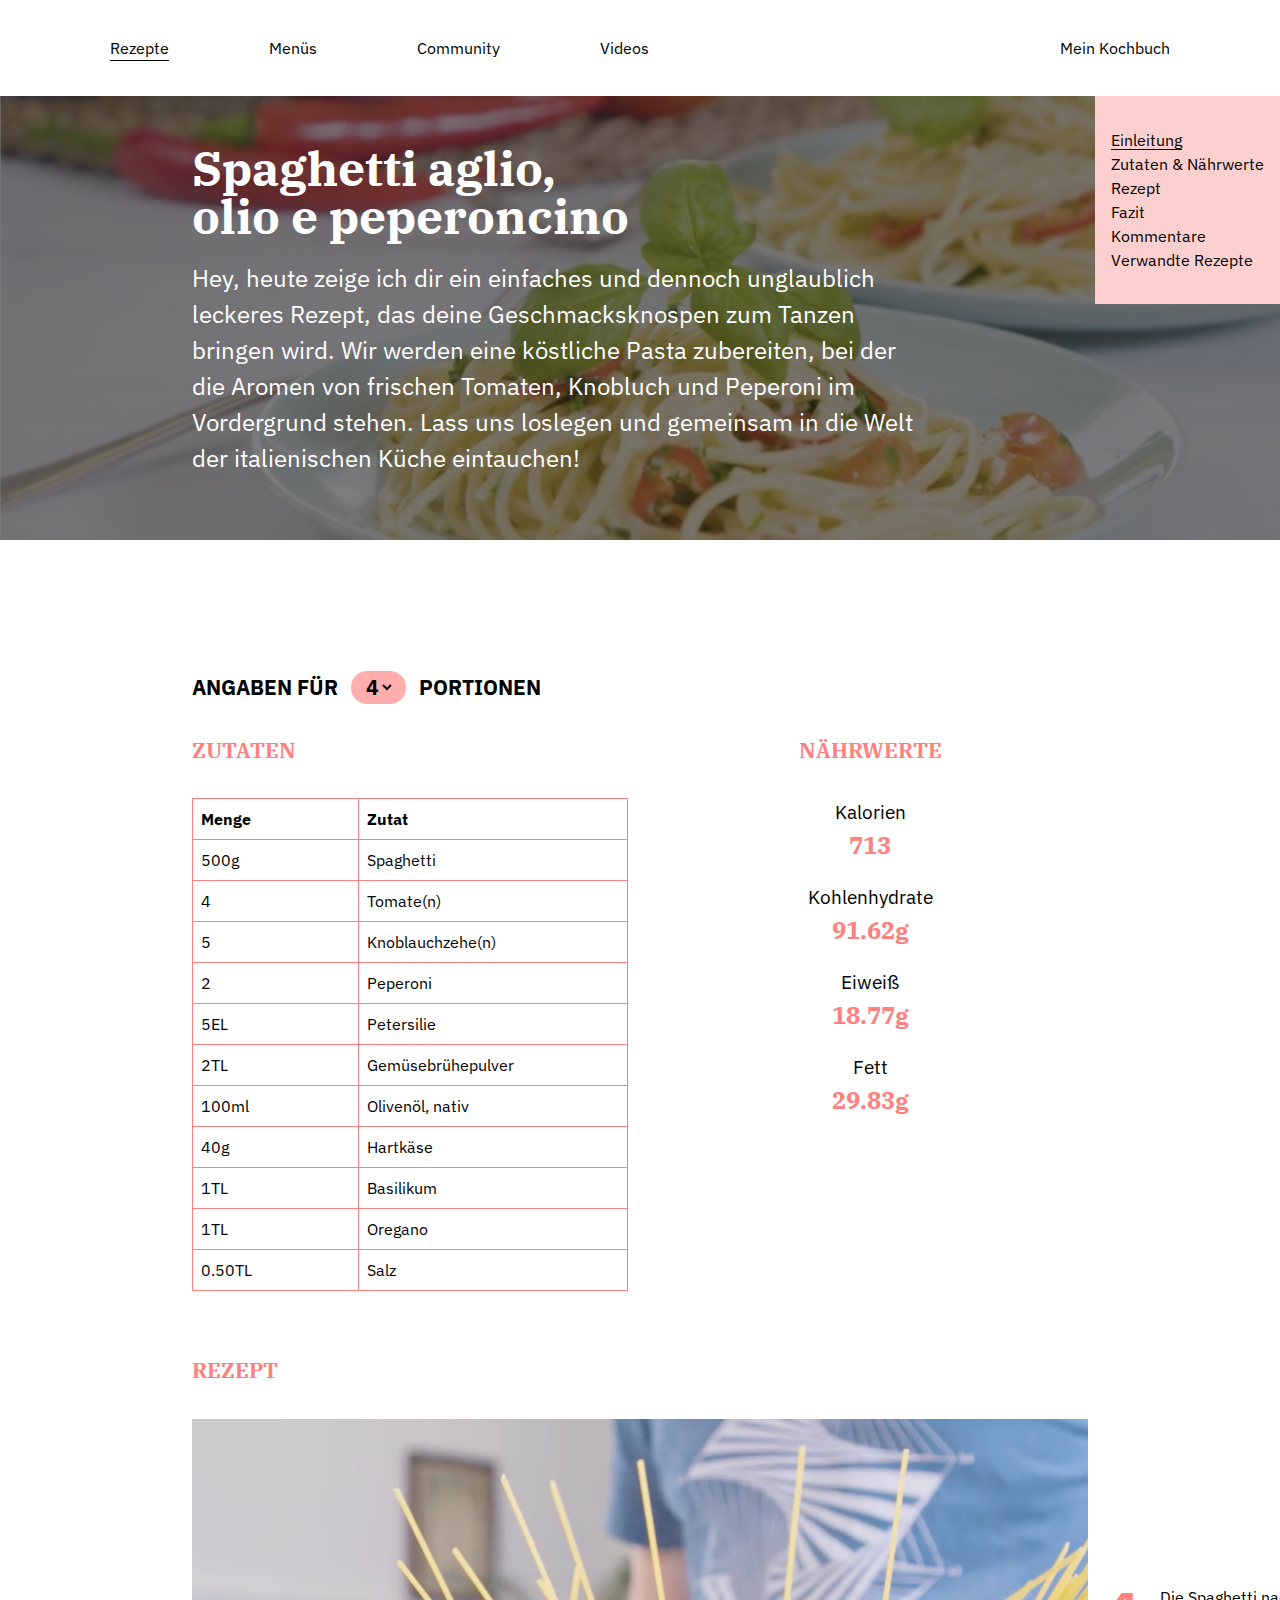
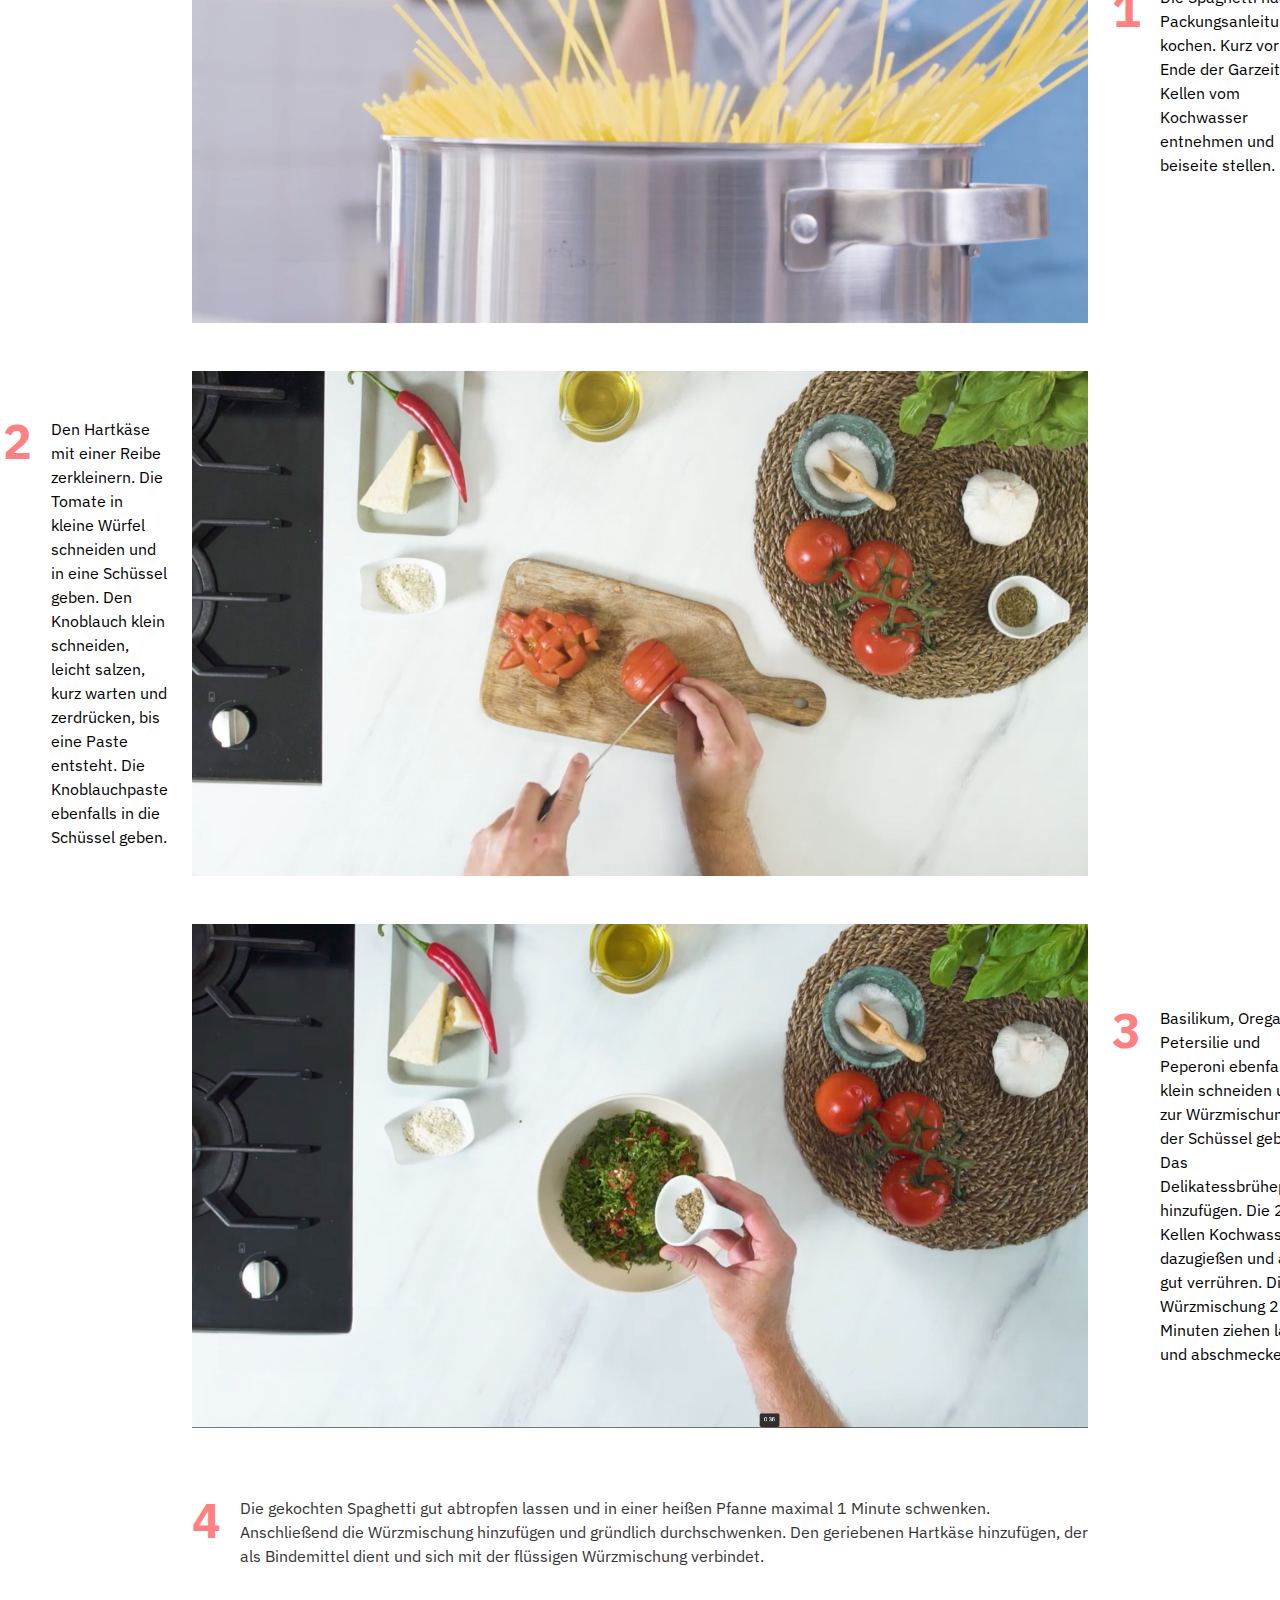
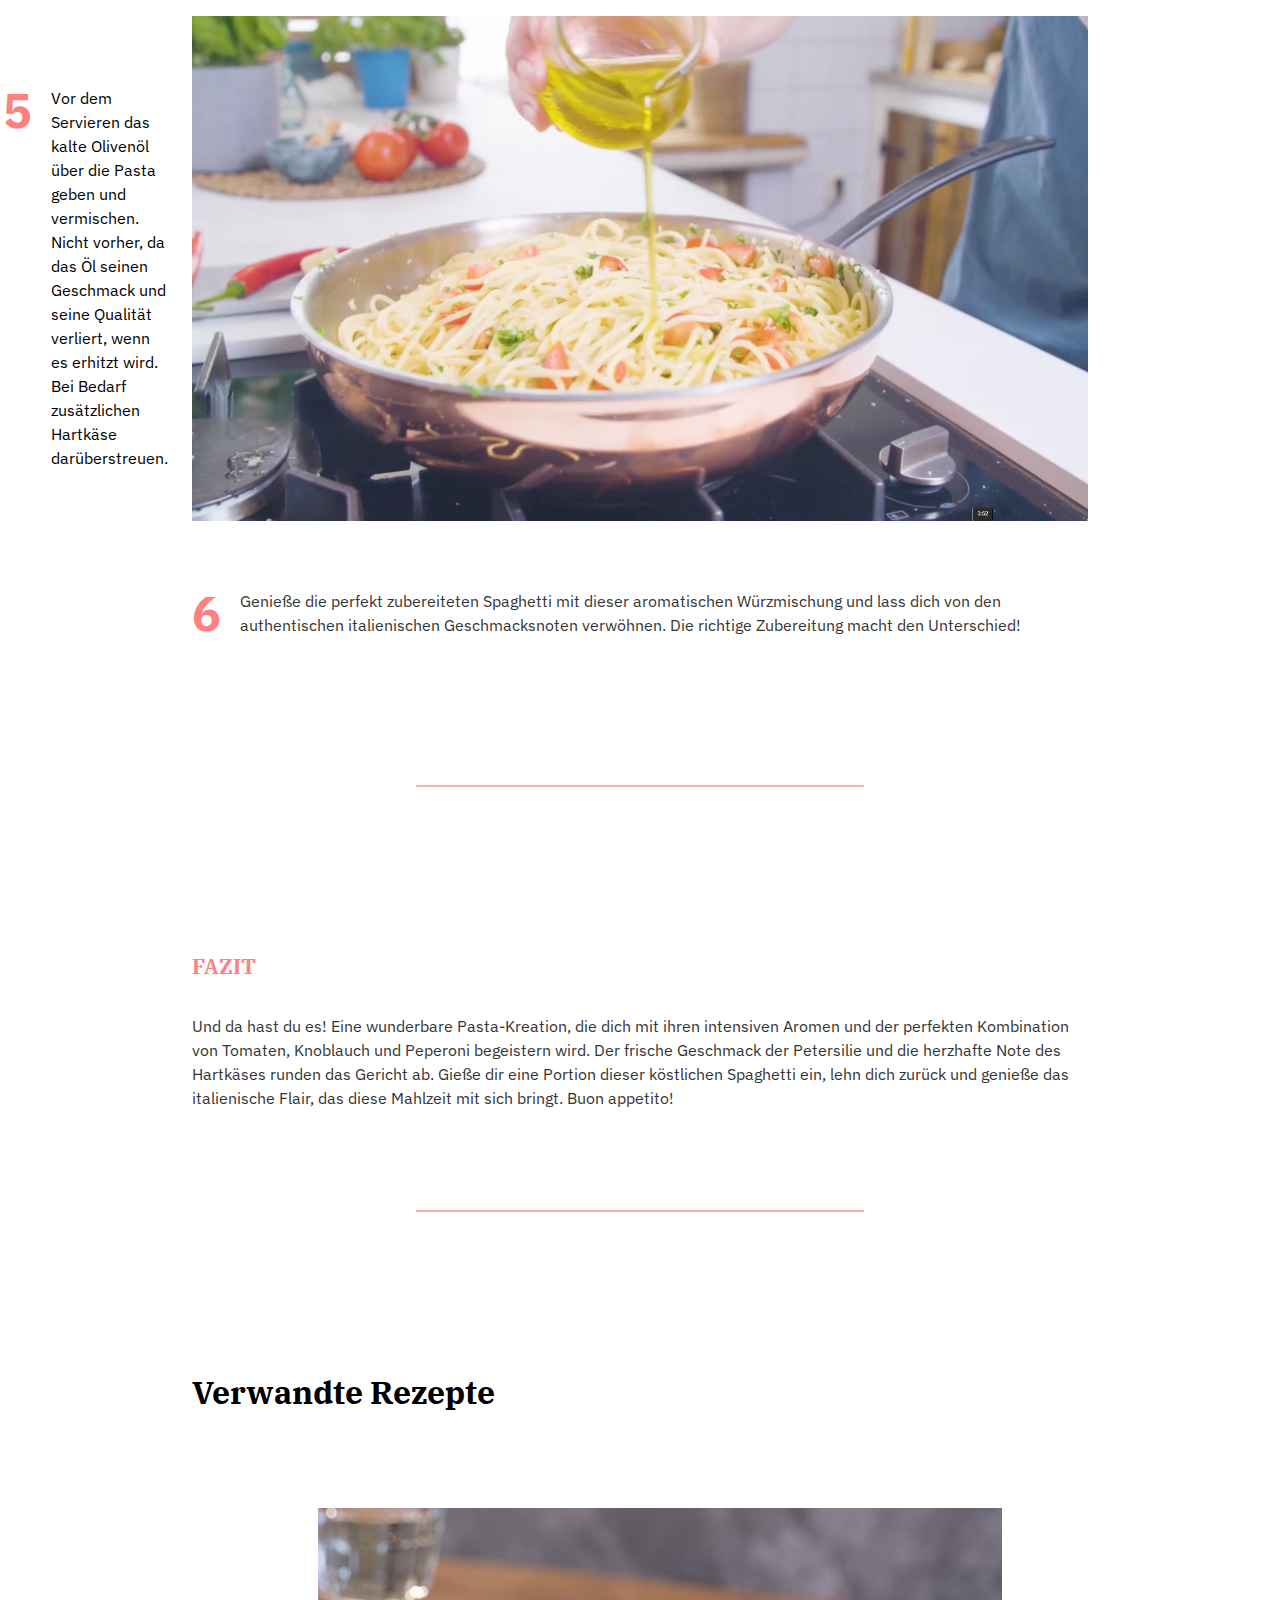
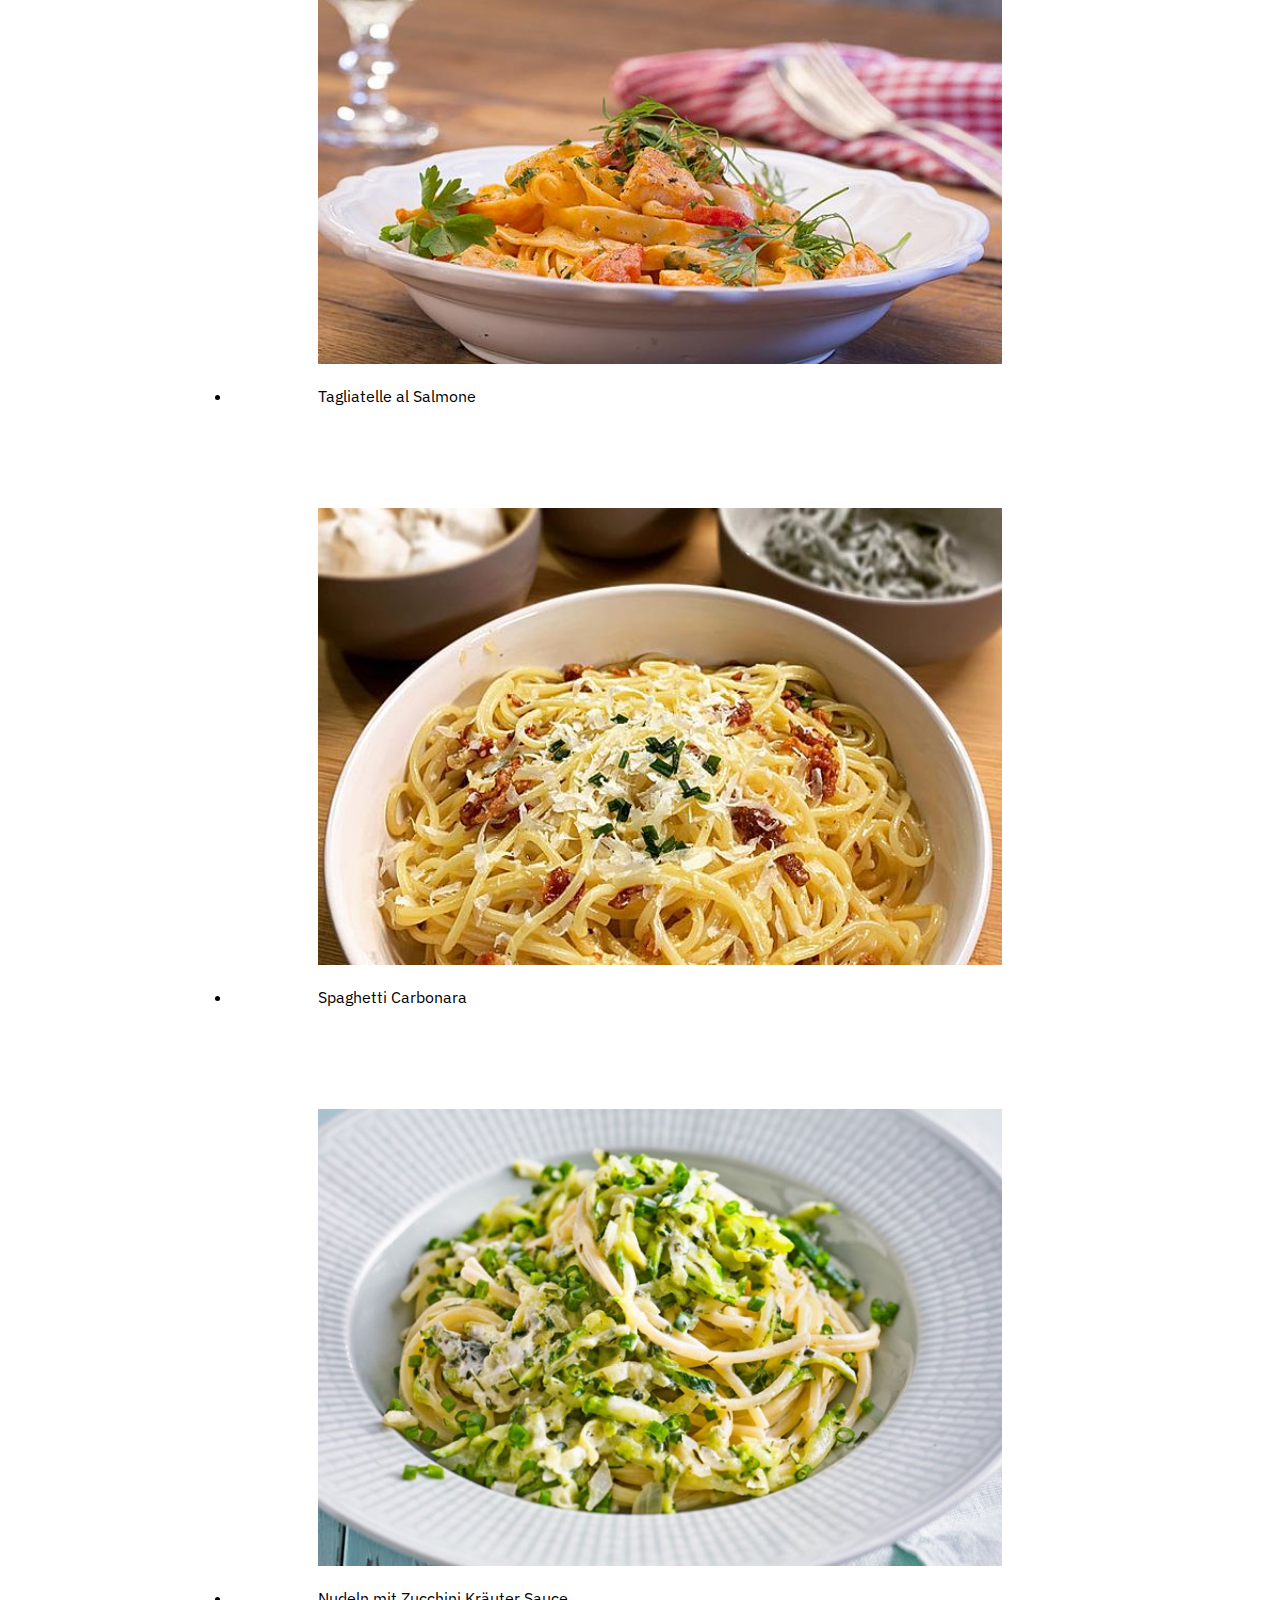
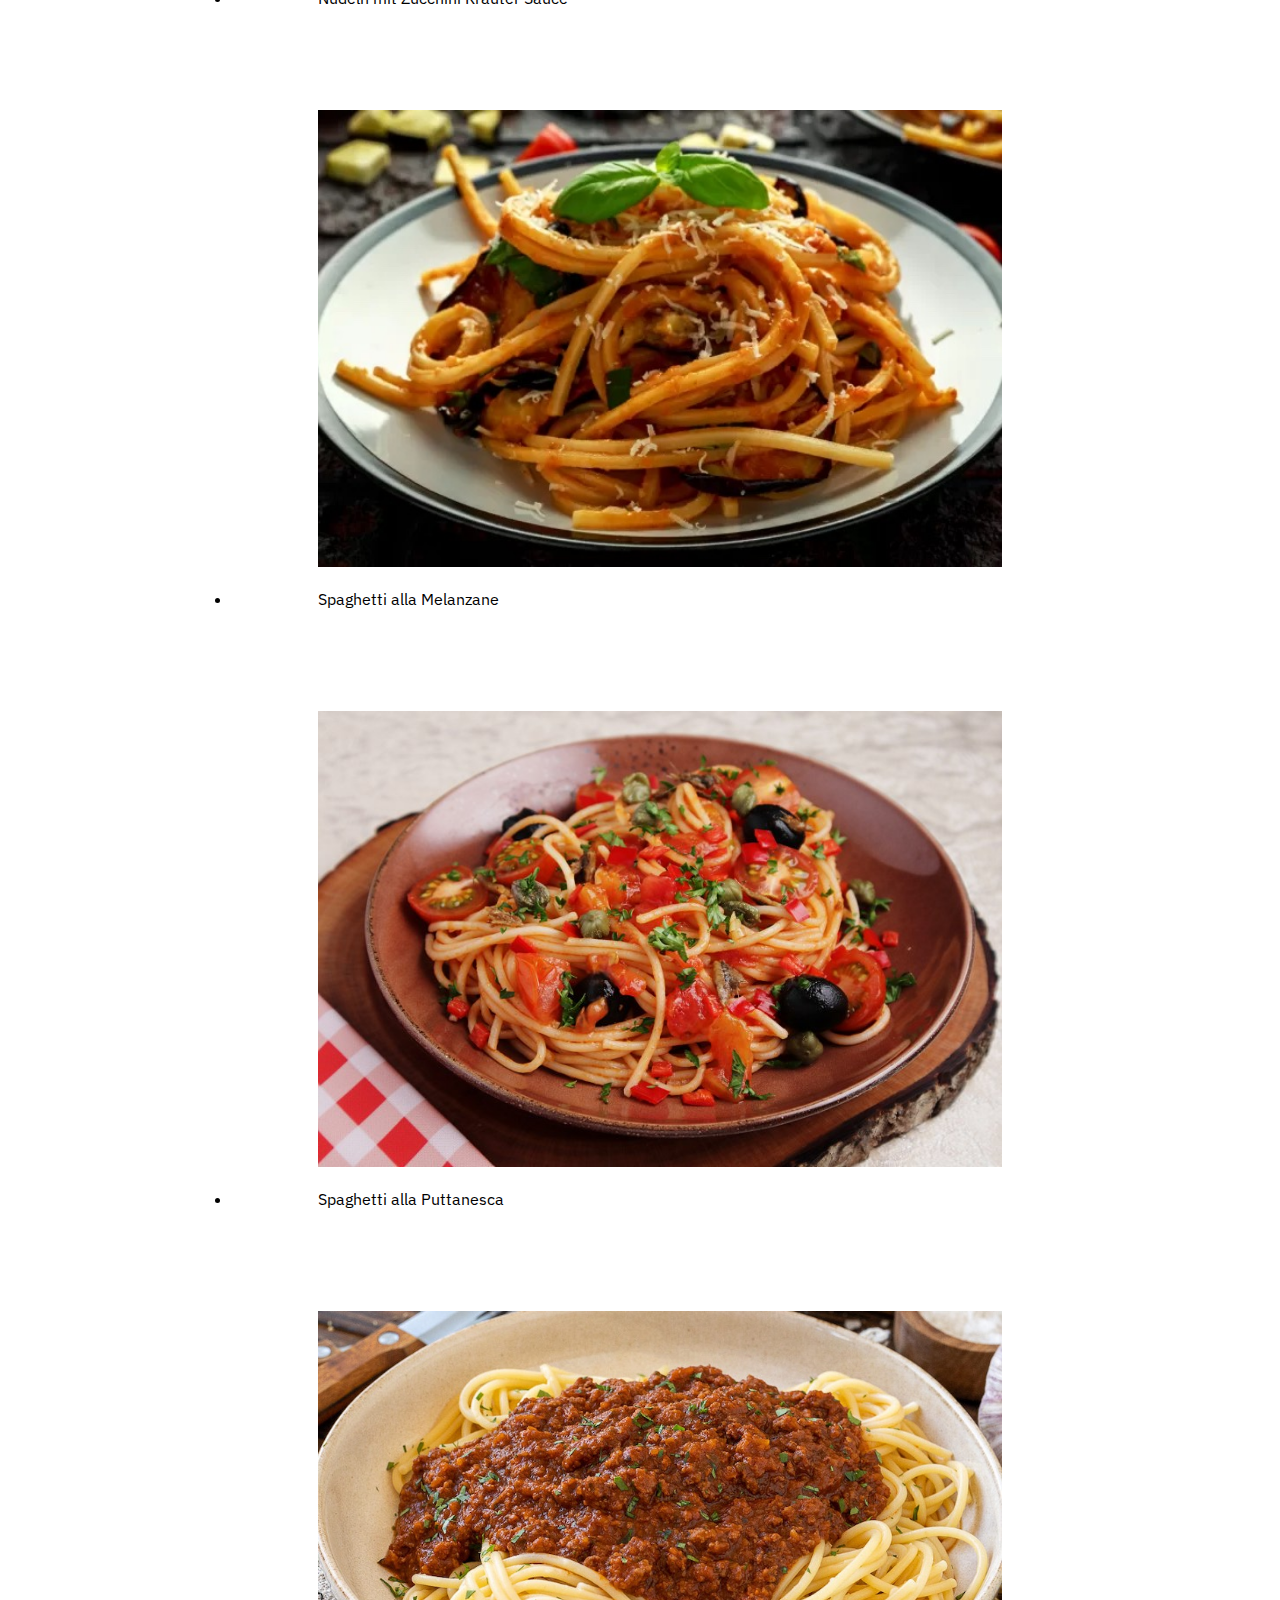
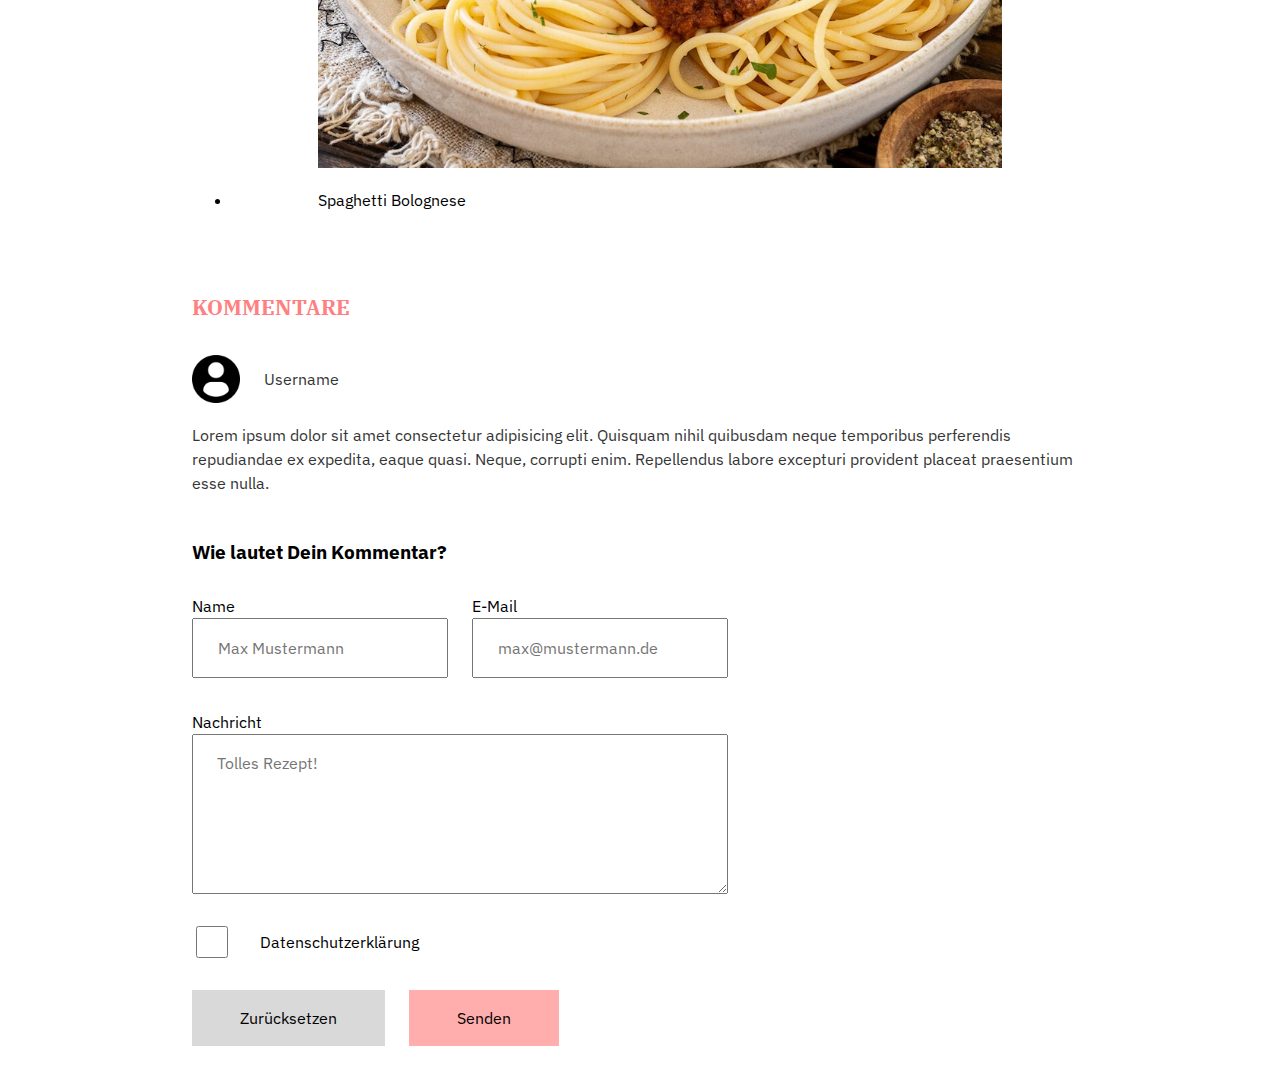
==== commit 58bc2094: "add slideshow css" ====
--- a/recipes/spaghetti-aglio-olio-e-peperoncino.html
+++ b/recipes/spaghetti-aglio-olio-e-peperoncino.html
@@ -13,6 +13,7 @@
     <link rel="stylesheet" href="../styles/layout.css">
     <link rel="stylesheet" href="../styles/components.css">
     <link rel="stylesheet" href="../styles/quantity-selector.css">
+    <link rel="stylesheet" href="../styles/slideshow.css">
 </head>
 
 <body>
@@ -37,6 +38,7 @@
                 <li><a href="#rezept">Rezept</a></li>
                 <li><a href="#fazit">Fazit</a></li>
                 <li><a href="#kommentare">Kommentare</a></li>
+                <li><a href="#rezeptvorschlag">Verwandte Rezepte</a></li>
             </ul>
         </nav>
         <article class="hero" id="einleitung">
@@ -226,9 +228,9 @@
                 <hr>
         </section>
 
-        <section id="slideshow">
+        <section id="rezeptvorschlag">
             <h3>Verwandte Rezepte</h3>
-            <ul>
+            <ul class="slideshow">
                 <li>
                     <figure>
                         <img src="../images/slider-images/tagliatelle-al-salmone.jpg " alt="Tagliatelle al Salmone">
@@ -277,9 +279,7 @@
                         </figcaption>
                     </figure>
                 </li>
-
             </ul>
-
         </section>
 
         <section class="comments" id="kommentare">
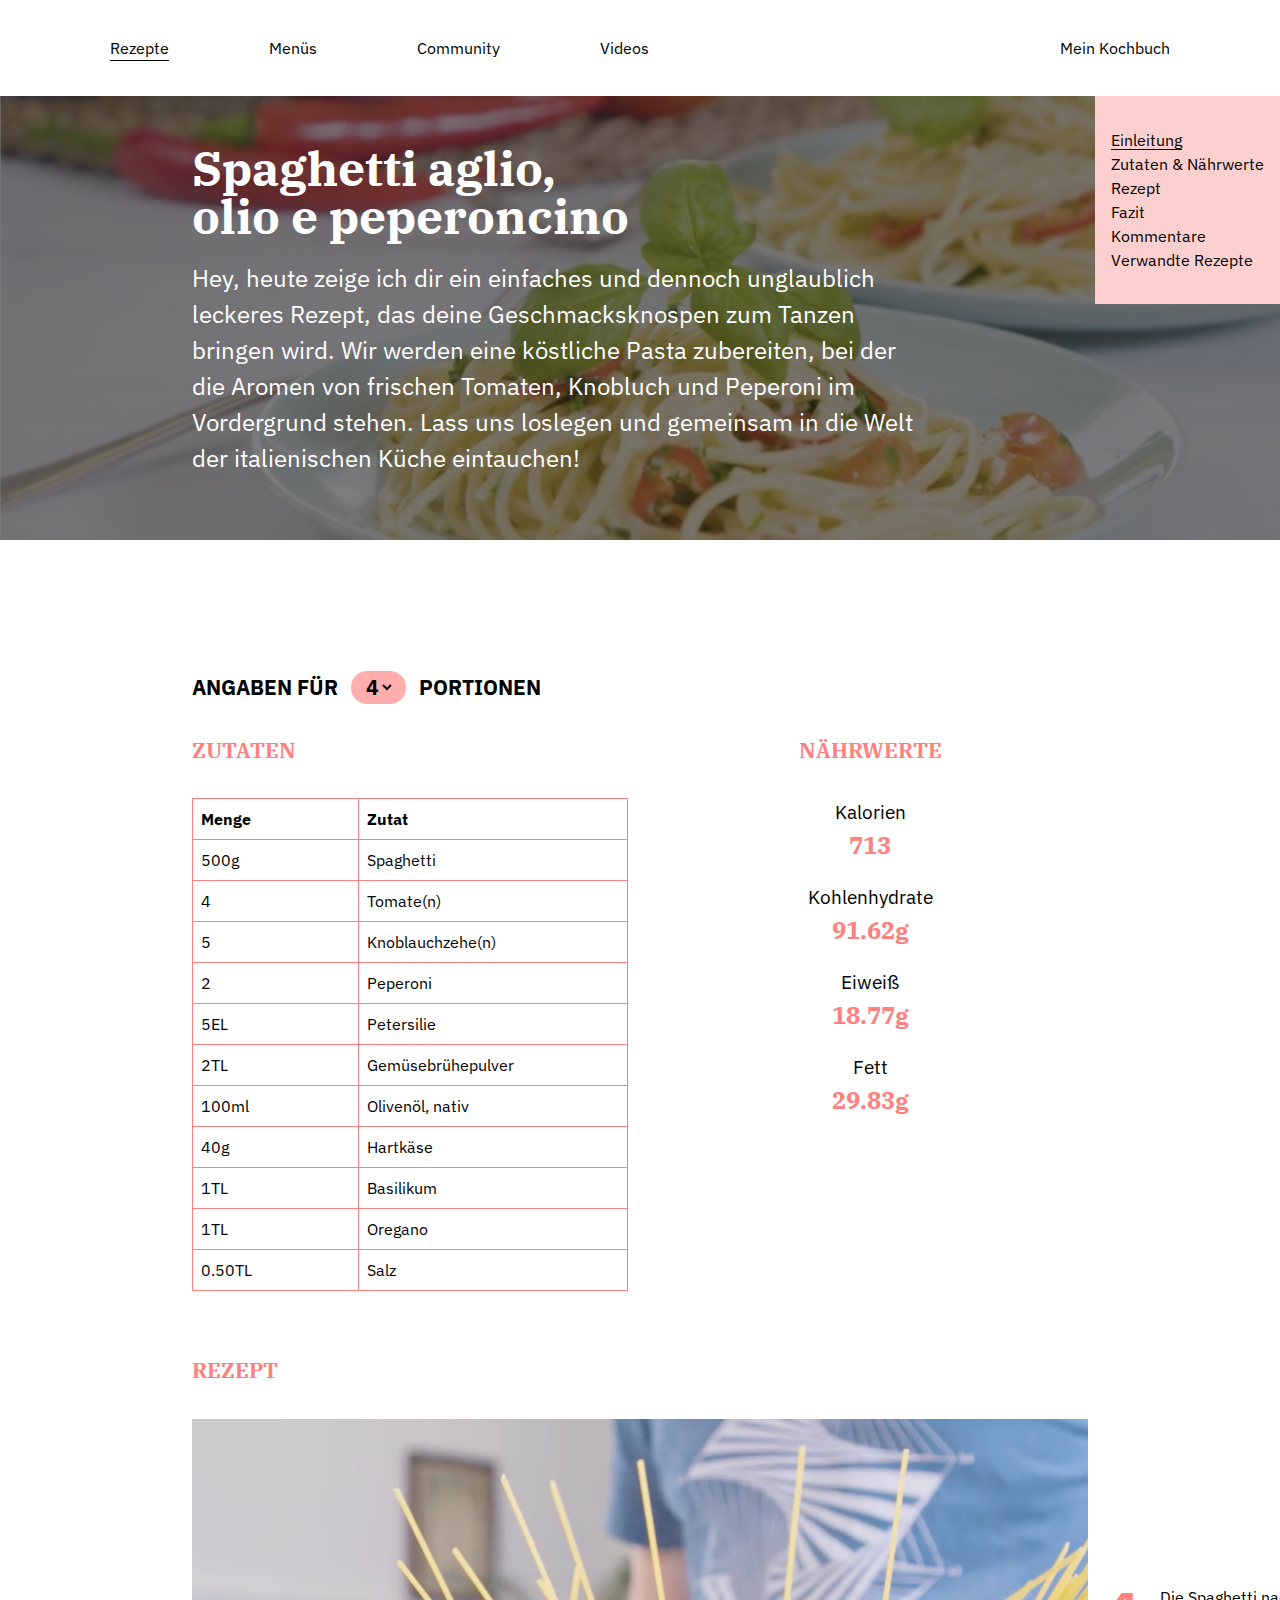
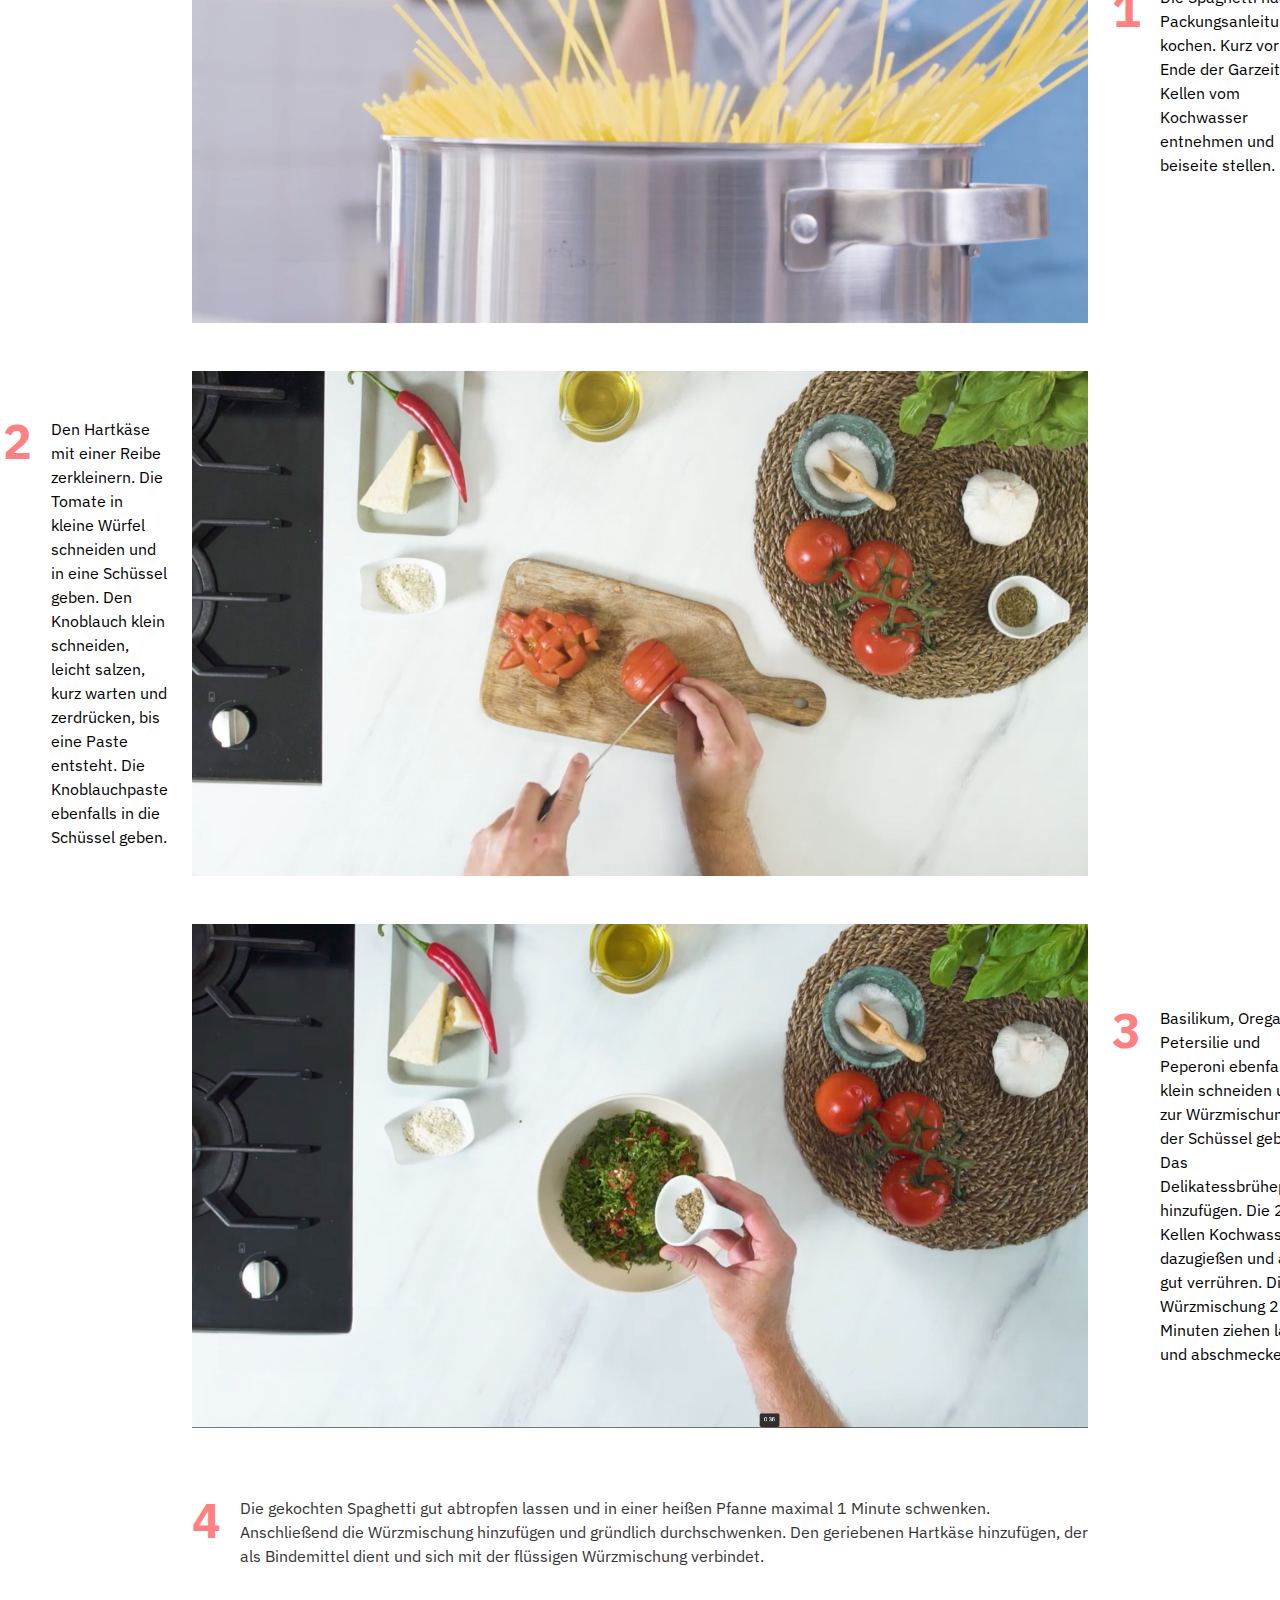
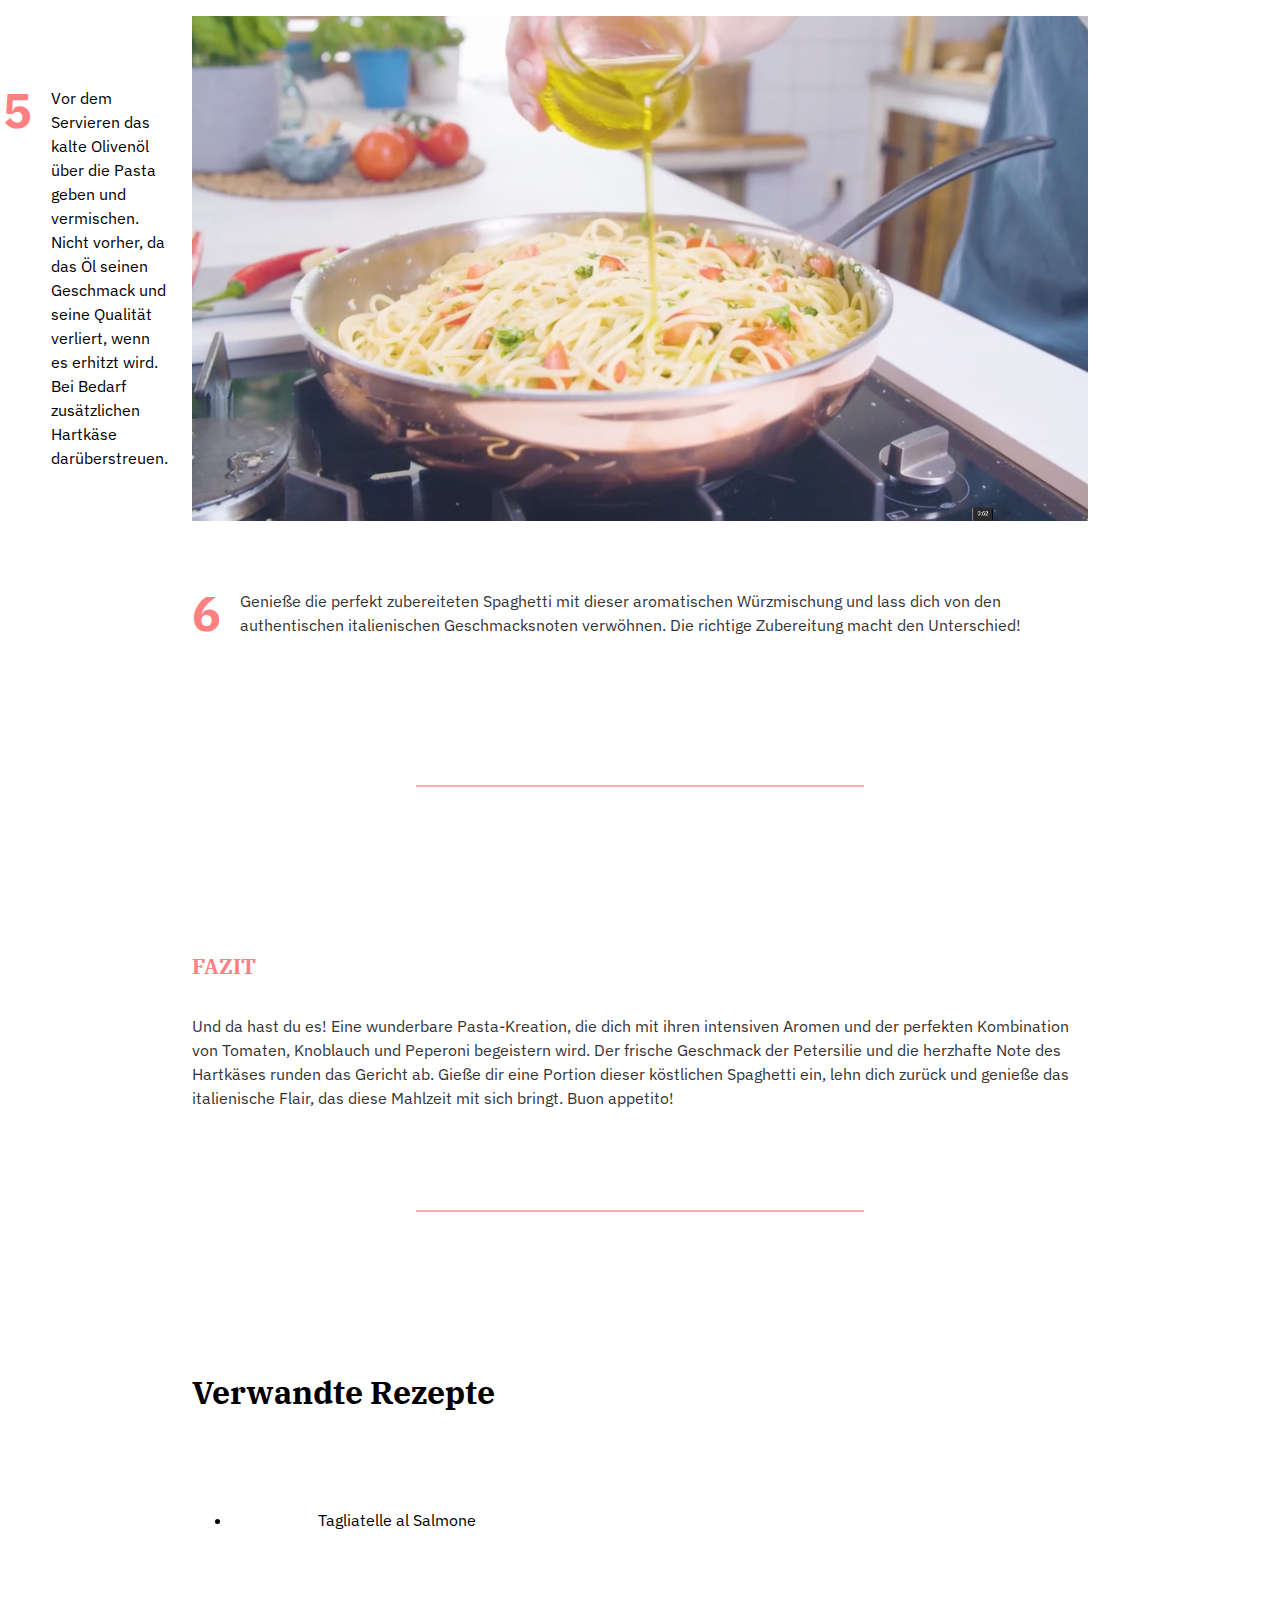
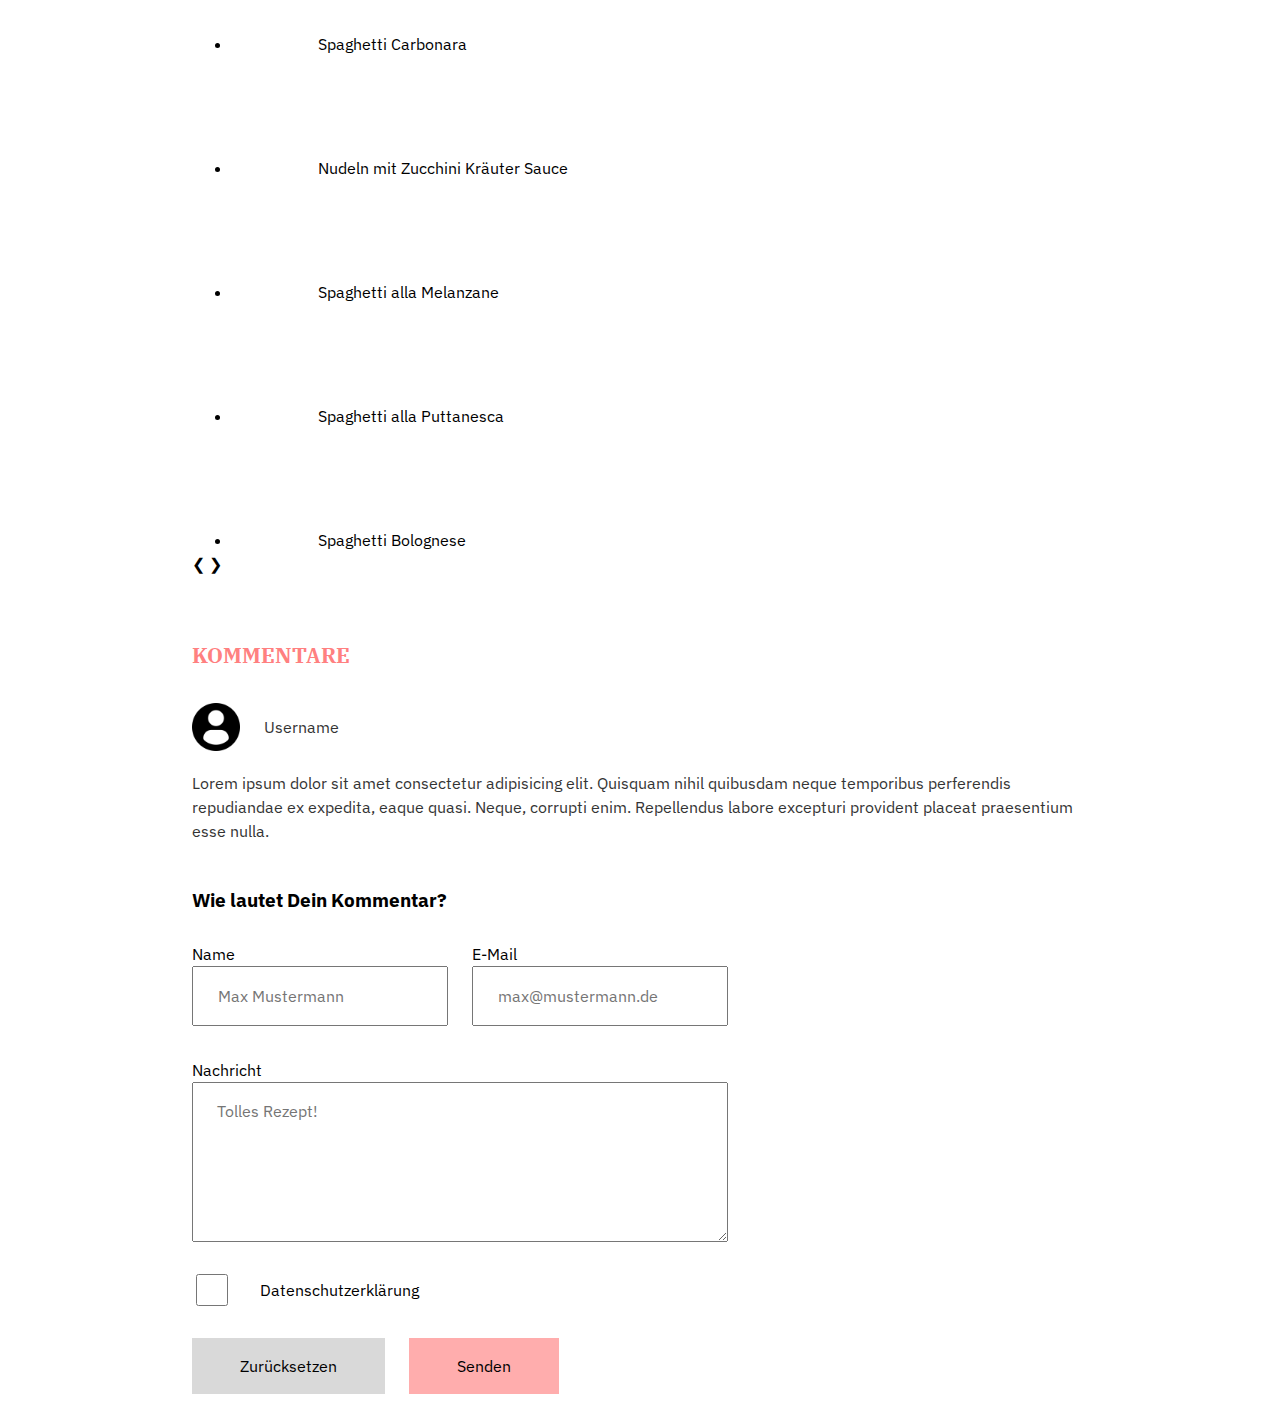
==== commit 760a68c0: "test1-finish" ====
--- a/recipes/spaghetti-aglio-olio-e-peperoncino.html
+++ b/recipes/spaghetti-aglio-olio-e-peperoncino.html
@@ -43,16 +43,13 @@
         </nav>
         <article class="hero" id="einleitung">
             <figure>
-                <img src="../images/spaghetti-aglio-olio-e-peperoncino.jpg"
-                    alt="Bild von Spaghetti aglio, olio e peperoncino">
+                <img src="../images/spaghetti-aglio-olio-e-peperoncino.jpg" alt="Bild von Spaghetti aglio, olio e peperoncino">
             </figure>
 
             <div class="hero-content">
                 <h1>Spaghetti aglio, olio e peperoncino</h1>
-                <p>Hey, heute zeige ich dir ein einfaches und dennoch unglaublich leckeres Rezept, das deine
-                    Geschmacksknospen zum Tanzen bringen wird. Wir werden eine köstliche Pasta zubereiten, bei der die
-                    Aromen von frischen Tomaten, Knobluch und Peperoni im Vordergrund stehen. Lass uns loslegen und
-                    gemeinsam in die Welt der italienischen Küche eintauchen!</p>
+                <p>Hey, heute zeige ich dir ein einfaches und dennoch unglaublich leckeres Rezept, das deine Geschmacksknospen zum Tanzen bringen wird. Wir werden eine köstliche Pasta zubereiten, bei der die Aromen von frischen Tomaten, Knobluch und Peperoni
+                    im Vordergrund stehen. Lass uns loslegen und gemeinsam in die Welt der italienischen Küche eintauchen!</p>
             </div>
         </article>
 
@@ -131,7 +128,7 @@
                     </table>
                 </section>
 
-                <section class="nutritional-values" >
+                <section class="nutritional-values">
                     <h2>Nährwerte</h2>
 
                     <dl>
@@ -155,9 +152,7 @@
                     <figure>
                         <img src="../images/step-1.jpg" alt="Topf mit kassen Spaghetti drin">
                         <figcaption class="has-counter">
-                            Die Spaghetti nach Packungsanleitung kochen. Kurz vor Ende der Garzeit 2 Kellen vom
-                            Kochwasser
-                            entnehmen und beiseite stellen.
+                            Die Spaghetti nach Packungsanleitung kochen. Kurz vor Ende der Garzeit 2 Kellen vom Kochwasser entnehmen und beiseite stellen.
                         </figcaption>
                     </figure>
                 </li>
@@ -165,11 +160,8 @@
                     <figure class="is-reversed">
                         <img src="../images/step-2.jpg" alt="Topf mit kassen Spaghetti drin">
                         <figcaption class="has-counter">
-                            Den Hartkäse mit einer Reibe zerkleinern. Die Tomate in kleine Würfel schneiden und in eine
-                            Schüssel
-                            geben. Den Knoblauch klein schneiden, leicht salzen, kurz warten und zerdrücken, bis eine
-                            Paste
-                            entsteht. Die Knoblauchpaste ebenfalls in die Schüssel geben.
+                            Den Hartkäse mit einer Reibe zerkleinern. Die Tomate in kleine Würfel schneiden und in eine Schüssel geben. Den Knoblauch klein schneiden, leicht salzen, kurz warten und zerdrücken, bis eine Paste entsteht. Die Knoblauchpaste ebenfalls in die Schüssel
+                            geben.
                         </figcaption>
                     </figure>
                 </li>
@@ -177,39 +169,27 @@
                     <figure>
                         <img src="../images/step-3.jpg" alt="Topf mit kassen Spaghetti drin">
                         <figcaption class="has-counter">
-                            Basilikum, Oregano, Petersilie und Peperoni ebenfalls klein schneiden und zur Würzmischung
-                            in der
-                            Schüssel geben. Das Delikatessbrühepulver hinzufügen. Die 2 Kellen Kochwasser dazugießen und
-                            alles
-                            gut verrühren. Die Würzmischung 2 Minuten ziehen lassen und abschmecken.
+                            Basilikum, Oregano, Petersilie und Peperoni ebenfalls klein schneiden und zur Würzmischung in der Schüssel geben. Das Delikatessbrühepulver hinzufügen. Die 2 Kellen Kochwasser dazugießen und alles gut verrühren. Die Würzmischung 2 Minuten ziehen lassen
+                            und abschmecken.
                         </figcaption>
                     </figure>
                 </li>
                 <li class="is-text-only">
                     <p class="has-counter">
-                        Die gekochten Spaghetti gut abtropfen lassen und in einer heißen Pfanne maximal 1 Minute
-                        schwenken.
-                        Anschließend die Würzmischung hinzufügen und gründlich durchschwenken. Den geriebenen Hartkäse
-                        hinzufügen,
-                        der als Bindemittel dient und sich mit der flüssigen Würzmischung verbindet.
+                        Die gekochten Spaghetti gut abtropfen lassen und in einer heißen Pfanne maximal 1 Minute schwenken. Anschließend die Würzmischung hinzufügen und gründlich durchschwenken. Den geriebenen Hartkäse hinzufügen, der als Bindemittel dient und sich mit der flüssigen
+                        Würzmischung verbindet.
                     </p>
                 </li>
                 <li>
                     <figure class="is-reversed">
                         <img src="../images/step-4.jpg" alt="Topf mit kassen Spaghetti drin">
                         <figcaption class="has-counter">
-                            Vor dem Servieren das kalte Olivenöl über die Pasta geben und vermischen. Nicht vorher, da
-                            das Öl
-                            seinen Geschmack und seine Qualität verliert, wenn es erhitzt wird. Bei Bedarf zusätzlichen
-                            Hartkäse
-                            darüberstreuen.
+                            Vor dem Servieren das kalte Olivenöl über die Pasta geben und vermischen. Nicht vorher, da das Öl seinen Geschmack und seine Qualität verliert, wenn es erhitzt wird. Bei Bedarf zusätzlichen Hartkäse darüberstreuen.
                         </figcaption>
                     </figure>
                 </li>
                 <li class="is-text-only">
-                    <p class="has-counter">Genieße die perfekt zubereiteten Spaghetti mit dieser aromatischen
-                        Würzmischung und lass dich von den authentischen italienischen Geschmacksnoten verwöhnen. Die
-                        richtige Zubereitung macht den Unterschied!
+                    <p class="has-counter">Genieße die perfekt zubereiteten Spaghetti mit dieser aromatischen Würzmischung und lass dich von den authentischen italienischen Geschmacksnoten verwöhnen. Die richtige Zubereitung macht den Unterschied!
                     </p>
                 </li>
             </ol>
@@ -219,13 +199,10 @@
 
         <section id="fazit">
             <h2>Fazit</h2>
-            <p>Und da hast du es! Eine wunderbare Pasta-Kreation, die dich mit ihren intensiven Aromen und der perfekten
-                Kombination von Tomaten, Knoblauch und Peperoni begeistern wird. Der frische Geschmack der Petersilie
-                und die herzhafte Note des Hartkäses runden das Gericht ab. Gieße dir eine Portion dieser köstlichen
-                Spaghetti ein, lehn dich zurück und genieße das italienische Flair, das diese Mahlzeit mit sich bringt.
-                Buon appetito!</p>
-
-                <hr>
+            <p>Und da hast du es! Eine wunderbare Pasta-Kreation, die dich mit ihren intensiven Aromen und der perfekten Kombination von Tomaten, Knoblauch und Peperoni begeistern wird. Der frische Geschmack der Petersilie und die herzhafte Note des Hartkäses
+                runden das Gericht ab. Gieße dir eine Portion dieser köstlichen Spaghetti ein, lehn dich zurück und genieße das italienische Flair, das diese Mahlzeit mit sich bringt. Buon appetito!</p>
+
+            <hr>
         </section>
 
         <section id="rezeptvorschlag">
@@ -280,6 +257,8 @@
                     </figure>
                 </li>
             </ul>
+            <a class="prev" onclick="prevImage()">&#10094;</a>
+            <a class="next" onclick="nextImage()">&#10095;</a>
         </section>
 
         <section class="comments" id="kommentare">
@@ -289,9 +268,8 @@
                     <img src="../images/user.png" alt="Logo">
                     <p>Username</p>
                 </div>
-                <p>Lorem ipsum dolor sit amet consectetur adipisicing elit. Quisquam nihil quibusdam neque temporibus
-                    perferendis repudiandae ex expedita, eaque quasi. Neque, corrupti enim. Repellendus labore excepturi
-                    provident placeat praesentium esse nulla.</p>
+                <p>Lorem ipsum dolor sit amet consectetur adipisicing elit. Quisquam nihil quibusdam neque temporibus perferendis repudiandae ex expedita, eaque quasi. Neque, corrupti enim. Repellendus labore excepturi provident placeat praesentium esse
+                    nulla.</p>
             </div>
 
             <h3>Wie lautet Dein Kommentar?</h3>
@@ -332,6 +310,7 @@
     <script src="../scripts/form-validation.js"></script>
     <script src="../scripts/main.js"></script>
     <script src="../scripts/quantity-selector.js"></script>
+    <script src="../scripts/slideshow.js"></script>
 
 </body>
 
--- a/styles/slideshow.css
+++ b/styles/slideshow.css
@@ -0,0 +1,43 @@
+.slideshow {
+    position: relative;
+    max-width: 960px;
+    /* Maximale Breite des Containers anpassen */
+    margin: 0 auto;
+    /* Zentrieren des Containers */
+    overflow: hidden;
+    /* Verhindert, dass Bilder außerhalb des Containers sichtbar sind */
+}
+
+.slideshow img {
+    display: none;
+    max-width: 100%;
+    height: auto;
+    object-fit: contain;
+    /* Das Bild im Container behalten, um das Seitenverhältnis beizubeh*/
+    .slideshow img.active {
+        display: block;
+    }
+}
+
+.slideshow .prev,
+.slideshow .next {
+    position: absolute;
+    top: 50%;
+    transform: translateY(-50%);
+    font-size: 24px;
+    cursor: pointer;
+    z-index: 1;
+    /* Damit die Pfeile über den Bildern liegen */
+    background-color: rgba(255, 255, 255, 0.5);
+    /* Hintergrundfarbe der Pfeile anpassen */
+    padding: 10px;
+    /* Abstand um die Pfeile anpassen */
+}
+
+.slideshow .prev {
+    left: 10px;
+}
+
+.slideshow .next {
+    right: 10px;
+}